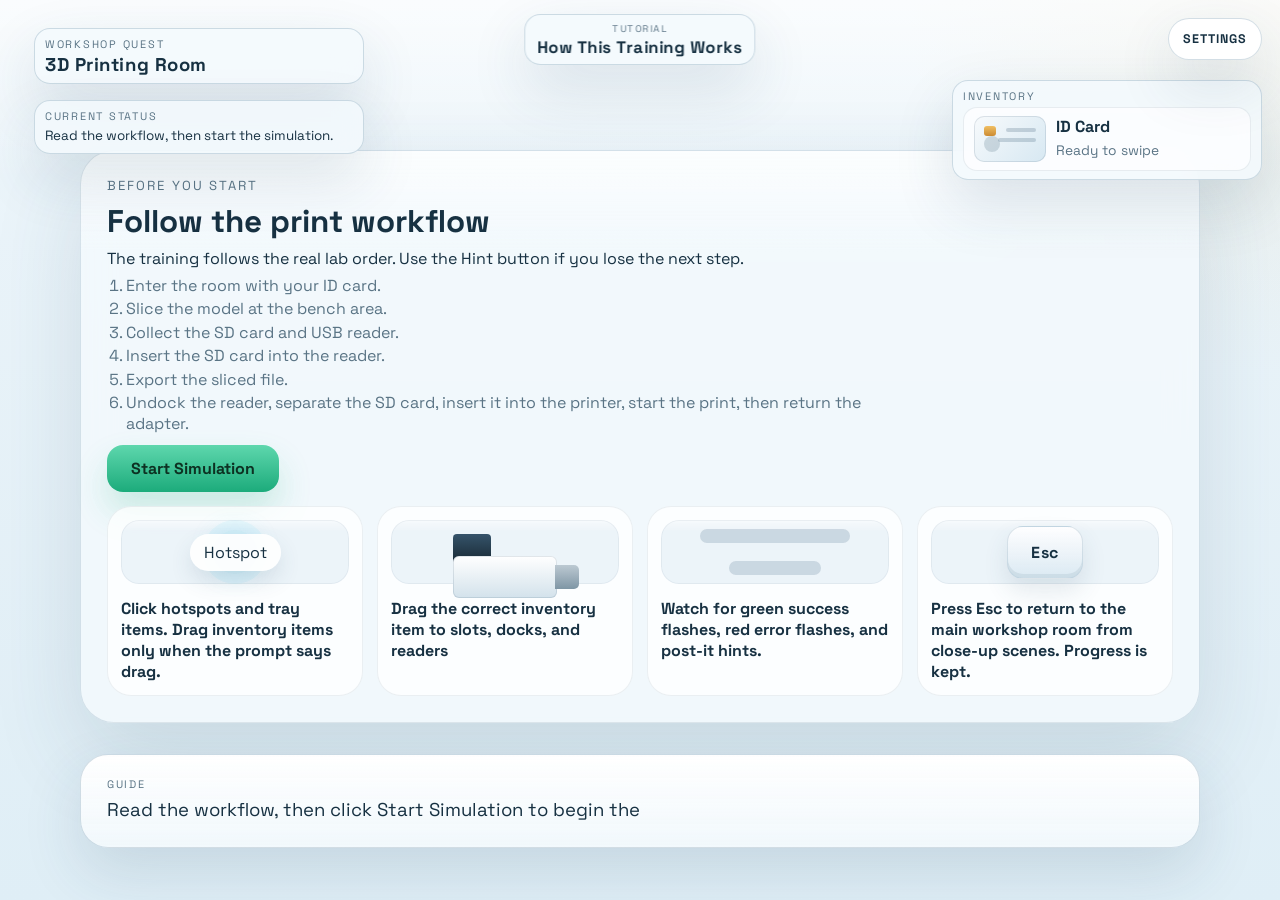
==== level1.html @ 717eb909 "first commit" ====
<!DOCTYPE html>
<html lang="en">
<head>
  <meta charset="UTF-8">
  <meta name="viewport" content="width=device-width, initial-scale=1.0">
  <title>Level 1 Simulation | 3D Printing Workshop Training</title>
  <link rel="preconnect" href="https://fonts.googleapis.com">
  <link rel="preconnect" href="https://fonts.gstatic.com" crossorigin>
  <link href="https://fonts.googleapis.com/css2?family=Space+Grotesk:wght@400;500;700&display=swap" rel="stylesheet">
  <link rel="stylesheet" href="styles.css">
  <link rel="stylesheet" href="accessibility-themes.css">
</head>
<body>
  <main class="game-shell">
    <section class="overlay top-bar" aria-label="Game interface">
      <div class="hud-cluster">
        <div class="title-block">
          <p class="chapter-label">Workshop Quest</p>
          <h1>3D Printing Room</h1>
        </div>

        <div class="objective-panel">
          <p class="objective-label">Current Status</p>
          <p id="objective-text" class="objective-text">
            Read the workflow, then start the simulation.
          </p>
        </div>
      </div>

      <div class="inventory-panel">
        <p class="inventory-label">Inventory</p>
        <div id="inventory" class="inventory" aria-live="polite"></div>
      </div>
    </section>

    <div class="overlay utility-cluster" aria-label="Training utilities">
      <button id="hint-button" class="utility-button hint-button hidden" type="button" aria-label="Show a hint">
        Hint (2)
      </button>
      <button id="settings-button" class="utility-button settings-button" type="button" aria-expanded="false" aria-controls="settings-panel">
        Settings
      </button>
      <button id="help-button" class="utility-button help-button hidden" type="button" aria-label="View instructions">
      Instructions
      </button>

      <button id="return-button" class="utility-button return-button hidden" type="button" aria-label="Return to workshop">
        Return
      <span aria-hidden="true">↩</span>
    </button>

    </div>

    <section id="settings-panel" class="overlay settings-panel hidden" aria-label="Display settings">
      <div class="settings-card">
        <div>
          <p class="settings-kicker">Display</p>
          <h2>Colour Scheme</h2>
        </div>
        <div class="theme-choice-grid" role="group" aria-label="Colour scheme choices">
          <button class="theme-choice" type="button" data-theme-choice="default">Default</button>
          <button class="theme-choice" type="button" data-theme-choice="protanopia">Protanopia</button>
          <button class="theme-choice" type="button" data-theme-choice="deuteranopia">Deuteranopia</button>
          <button class="theme-choice" type="button" data-theme-choice="tritanopia">Tritanopia</button>
          <button class="theme-choice" type="button" data-theme-choice="achromatopsia">Achromatopsia</button>
          <button class="theme-choice" type="button" data-theme-choice="high-contrast">High Contrast</button>
          <button class="theme-choice" type="button" data-theme-choice="night">Night</button>
        </div>
      </div>
    </section>

    <div id="post-it-hint" class="post-it-hint hidden" aria-live="polite"></div>
    <section id="manual-hint-panel" class="manual-hint-panel hidden" aria-label="Detailed hint" aria-live="polite">
      <p class="manual-hint-kicker">Manual Hint</p>
      <h2 id="manual-hint-title">Next Step</h2>
      <p id="manual-hint-text"></p>
    </section>
    <div id="gesture-hint" class="gesture-hint hidden" aria-hidden="true">
      <span class="gesture-trail"></span>
      <span class="gesture-hand"></span>
    </div>

    <section id="scene-tutorial" class="scene active" aria-label="Tutorial introduction">
      <div class="scene-atmosphere"></div>
      <div class="scene-title">
        <p class="scene-kicker">Tutorial</p>
        <h2>How This Training Works</h2>
      </div>

      <div class="tutorial-scene">
        <div class="tutorial-panel">
          <div class="tutorial-copy">
            <p class="tutorial-kicker">Before You Start</p>
            <h3>Follow the print workflow</h3>
            <p>The training follows the real lab order. Use the Hint button if you lose the next step.</p>
            <ol class="mission-sequence">
              <li>Enter the room with your ID card.</li>
              <li>Slice the model at the bench area.</li>
              <li>Collect the SD card and USB reader.</li>
              <li>Insert the SD card into the reader.</li>
              <li>Export the sliced file.</li>
              <li>Undock the reader, separate the SD card, insert it into the printer, start the print, then return the adapter.</li>
            </ol>
            <button id="tutorial-start" class="tutorial-start" type="button">Start Simulation</button>
          </div>

          <div class="tutorial-grid">
            <article class="tutorial-card">
              <div class="tutorial-visual tutorial-hotspot-visual">
                <span class="tutorial-hotspot-ring"></span>
                <span class="tutorial-pill">Hotspot</span>
              </div>
              <strong>Click hotspots and tray items. Drag inventory items only when the prompt says drag.</strong>
            </article>
            <article class="tutorial-card">
              <div class="tutorial-visual tutorial-inventory-visual">
                <span class="combo-adapter-shape"></span>
                <span class="combo-card-shape"></span>
              </div>
              <strong>Drag the correct inventory item to slots, docks, and readers</strong>
            </article>
            <article class="tutorial-card">
              <div class="tutorial-visual tutorial-guide-visual">
                <span class="tutorial-guide-bar"></span>
                <span class="tutorial-guide-bar short"></span>
              </div>
              <strong>Watch for green success flashes, red error flashes, and post-it hints.</strong>
            </article>
            <article class="tutorial-card">
              <div class="tutorial-visual tutorial-esc-visual">
                <span class="tutorial-keycap">Esc</span>
              </div>
              <strong>Press Esc to return to the main workshop room from close-up scenes. Progress is kept.</strong>
            </article>
          </div>
        </div>
      </div>
    </section>

    <section id="scene-door" class="scene" aria-label="Workshop entrance">
      <div class="scene-atmosphere"></div>
      <div class="scene-title">
        <p class="scene-kicker">Scene 1</p>
        <h2>Workshop Entrance</h2>
      </div>

      <div class="door-scene">
        <div class="ceiling-lights">
          <span></span>
          <span></span>
          <span></span>
        </div>

        <div class="entrance-wall">
          <div class="notice-board">
            <span>3D Print Lab</span>
            <span>Authorized Access Only</span>
          </div>

          <div class="workshop-door">
            <div class="door-frame">
              <div class="door-panel">
                <div class="door-window"></div>
                <div class="door-plaque">Training Room</div>
                <div class="door-handle"></div>
                <div id="door-reader" class="door-reader" data-drop-target="door-reader" aria-label="Door card reader">
                  <span class="reader-light"></span>
                  <span>Swipe Card</span>
                </div>
              </div>
            </div>
          </div>

          <div class="entry-floor-glow"></div>
        </div>
      </div>
    </section>

    <section id="scene-room" class="scene" aria-label="3D printing room">
      <div class="scene-atmosphere"></div>
      <div class="scene-title">
        <p class="scene-kicker">Scene 2</p>
        <h2>3D Printing Room</h2>
      </div>

      <div class="room-scene">
        <div class="room-floor"></div>
        <div class="top-printer-bank">
          <span class="bank-printer"></span>
          <span class="bank-printer"></span>
          <span class="bank-printer"></span>
          <span class="bank-printer"></span>
          <span class="bank-printer"></span>
          <span class="bank-printer"></span>
        </div>
        <div class="room-back-strip"></div>
        <div class="room-grid"></div>
        <div class="room-aisle"></div>

        <div class="back-printer-bank">
          <span class="bank-printer"></span>
          <span class="bank-printer"></span>
          <span class="bank-printer"></span>
          <span class="bank-printer"></span>
          <span class="bank-printer"></span>
          <span class="bank-printer"></span>
        </div>

        <div class="bench-column">
          <div class="bench-block bench-one">
            <span class="bench-shelf"></span>
            <span class="bench-wheel wheel-left"></span>
            <span class="bench-wheel wheel-right"></span>
          </div>
          <div class="bench-block bench-two">
            <span class="bench-shelf"></span>
            <span class="bench-wheel wheel-left"></span>
            <span class="bench-wheel wheel-right"></span>
          </div>
        </div>

        <div class="right-zone">
          <div class="side-printer-block side-printer-top">
            <span class="side-printer-face"></span>
          </div>
          <div class="side-tray-block">
            <span class="tray-card"></span>
            <span class="tray-slot"></span>
          </div>
          <div class="side-printer-block side-printer-bottom">
            <span class="side-printer-face"></span>
          </div>
        </div>

        <div class="room-bin"></div>

        <button class="hotspot" data-hotspot="printers" style="top: 36%; left: 42%;">
          <span>3D Printers</span>
        </button>
        <button class="hotspot" data-hotspot="bench" style="top: 60%; left: 22%;">
          <span>Bench Area</span>
        </button>
        <button class="hotspot" data-hotspot="tray" style="top: 55%; left: 83%;">
          <span>SD Card Tray</span>
        </button>
        <button class="hotspot" data-hotspot="bin" style="top: 28%; left: 86%;">
          <span>Waste Bin</span>
        </button>
      </div>
    </section>

    <section id="scene-workstation" class="scene" aria-label="Bambu Lab workstation">
      <div class="scene-atmosphere"></div>
      <div class="scene-title">
        <p class="scene-kicker">Scene 3</p>
        <h2>Bambu Lab Workstation</h2>
      </div>

      <div class="workstation-scene">
        <div class="workstation-rig">
          <div class="computer-stage">
            <div class="monitor-shell">
              <div class="bambu-ui">
                <header class="ui-header">
                  <div class="ui-header-copy">
                    <p class="ui-label">Bambu Lab</p>
                    <h3>Model Preparation</h3>
                  </div>
                  <div class="ui-status">Ready to slice</div>
                </header>

                <div class="ui-main">
                  <div class="model-preview">
                    <div class="preview-grid"></div>
                    <div id="model-inspector" class="model-inspector" role="img" tabindex="0" aria-label="Drag to rotate Asu's Desk Tidy STL model">
                      <canvas id="model-canvas" class="model-canvas" width="720" height="460"></canvas>
                      <span class="model-inspector-label">Smooth STL preview // drag 360 degrees</span>
                      <div class="model-zoom-controls" aria-label="Model zoom controls">
                        <button id="model-zoom-out" class="model-zoom-button" type="button" data-model-zoom="out" aria-label="Zoom model out">-</button>
                        <span id="model-zoom-value" class="model-zoom-value">100%</span>
                        <button id="model-zoom-in" class="model-zoom-button" type="button" data-model-zoom="in" aria-label="Zoom model in">+</button>
                      </div>
                      <span id="support-preview-label" class="support-preview-label hidden">Bambu support toolpath preview</span>
                    </div>
                  </div>

                  <aside class="ui-sidebar">
                    <div class="ui-card">
                      <p class="ui-card-label">Material</p>
                      <strong>PLA</strong>
                    </div>
                    <div class="ui-card">
                      <p class="ui-card-label">Layer Height</p>
                      <strong>0.20 mm</strong>
                    </div>
                    <div class="ui-card">
                      <p class="ui-card-label">Plate</p>
                      <strong>Textured PEI</strong>
                    </div>
                    <div class="ui-card practical-check">
                      <p class="ui-card-label">Print Time</p>
                      <strong>4 hr 35 min</strong>
                    </div>
                    <div class="ui-card practical-check">
                      <p class="ui-card-label">Dimensions</p>
                      <strong>81 x 123 x 117 mm</strong>
                    </div>
                    <div class="ui-card practical-check warning">
                      <p class="ui-card-label">Supports</p>
                      <strong>Overhangs need support</strong>
                    </div>
                  </aside>
                </div>

                <footer class="ui-footer">
                  <p id="workstation-status" class="slice-status">Your laptop is set up on the bench. Slice the model before transferring the file.</p>
                  <button id="workstation-action" class="slice-button" type="button">Slice</button>
                </footer>
              </div>
            </div>

            <div class="laptop-base">
              <div id="bench-dock" class="bench-dock" data-drop-target="bench-dock" aria-label="Laptop base side dock">
                <span id="bench-dock-label">USB Dock</span>
              </div>
              <div id="bench-kit-preview" class="bench-kit-preview hidden" data-drag-item="docked-transfer-kit" aria-label="Docked loaded USB reader">
                <span class="combo-adapter-shape"></span>
                <span class="combo-card-shape"></span>
              </div>
              <span class="keyboard-panel"></span>
              <span class="trackpad-panel"></span>
            </div>
          </div>
          <div class="desk-ledge"></div>
        </div>
      </div>
    </section>

    <section id="scene-tray" class="scene" aria-label="SD card tray close-up">
      <div class="scene-atmosphere"></div>
      <div class="scene-title">
        <p class="scene-kicker">Scene 4</p>
        <h2>Transfer Tray</h2>
      </div>

      <div class="tray-scene">
        <div class="tray-board">
          <div class="tray-items">
            <button id="pickup-sd-card" class="pickup-item pickup-card" type="button">
              <span class="pickup-title">SD Card</span>
              <span class="pickup-subtitle">Click to pick up</span>
            </button>

            <button id="pickup-adapter" class="pickup-item pickup-adapter" type="button">
              <span class="pickup-title">Converter</span>
              <span class="pickup-subtitle">Click to pick up</span>
            </button>
          </div>

          <div id="assembly-zone" class="assembly-zone">
            <div class="assembly-header">
              <p class="assembly-label">Assembly Surface</p>
              <p id="assembly-hint" class="assembly-hint">Click both tray items to pick them up.</p>
            </div>

            <div class="assembly-area">
              <div class="assembly-card-lane">
                <div id="assembly-card" class="assembly-card hidden" data-drag-item="sd-card" aria-label="SD card">
                  <span class="card-contacts"></span>
                  <span class="card-mark">SD</span>
                </div>
              </div>

              <div id="assembly-adapter" class="assembly-adapter hidden" data-drag-item="assembled-transfer-kit" aria-label="Assembled SD card reader">
                <div class="adapter-body">
                  <span class="adapter-usb-plug"></span>
                  <span class="adapter-shell-label">USB Reader</span>
                  <div id="adapter-slot" class="adapter-slot" data-drop-target="adapter-slot">
                    <span>Insert SD card</span>
                  </div>
                  <div id="adapter-card-preview" class="adapter-card-preview hidden" aria-hidden="true">
                    <span class="card-contacts"></span>
                    <span class="card-mark">SD</span>
                  </div>
                </div>
              </div>
            </div>
          </div>

          <div id="tray-return-zone" class="tray-return-zone hidden">
            <div class="assembly-header">
              <p class="assembly-label">Return Tray</p>
              <p id="tray-return-hint" class="assembly-hint">
                Put the USB adapter back where it belongs.
              </p>
            </div>

            <div id="tray-return-slot" class="tray-return-slot" data-drop-target="tray-return-slot">
              <span id="tray-return-label">Return USB Adapter</span>
              <div id="tray-return-preview" class="tray-return-preview hidden" aria-hidden="true">
                <div class="tray-return-reader">
                  <span class="adapter-usb-plug"></span>
                </div>
                <p>The USB adapter is back in the tray.</p>
              </div>
            </div>
          </div>
        </div>
      </div>
    </section>

    <section id="scene-printer" class="scene" aria-label="Bambu X1 close-up">
      <div class="scene-atmosphere"></div>
      <div class="scene-title">
        <p class="scene-kicker">Scene 5</p>
        <h2>Bambu X1 Printer</h2>
      </div>

      <div class="printer-scene">
        <div class="printer-closeup">
          <div class="printer-unit">
            <div class="printer-roof"></div>
            <div class="printer-window"></div>
            <div class="printer-bed"></div>
            <div class="printer-side-column"></div>

            <div class="printer-control-cluster">
              <button id="printer-screen" class="printer-screen" type="button">
                <span class="printer-screen-preview">
                  <span class="printer-screen-model"></span>
                </span>
                <span class="printer-screen-meta">
                  <strong>Sliced Model</strong>
                  <span>PLA / 0.20 mm</span>
                </span>
                <span class="printer-screen-print">Print</span>
              </button>

              <div class="printer-slot-panel">
                <div id="printer-card-slot" class="printer-card-slot" data-drop-target="printer-card-slot">
                  <span id="printer-slot-label">Insert SD card</span>
                  <div id="printer-slot-card" class="printer-slot-card hidden" data-drag-item="printer-sd-card" aria-label="SD card in printer">
                    <span class="card-contacts"></span>
                    <span class="card-mark">SD</span>
                  </div>
                </div>
              </div>
            </div>
          </div>

          <aside class="printer-transfer-panel">
            <div class="transfer-copy">
              <p class="ui-card-label">Transfer Kit</p>
              <p id="printer-transfer-copy" class="transfer-panel-copy">
                Bring the converter to the printer, then load the SD card.
              </p>
            </div>

            <div id="printer-kit-dock" class="printer-kit-dock" data-drop-target="printer-kit-dock">
              <span id="printer-kit-label">Place converter here</span>
            </div>

            <div id="printer-converter-stand" class="printer-converter-stand hidden">
              <div id="printer-loose-card" class="printer-sd-card hidden" data-drag-item="printer-sd-card" aria-label="SD card">
                <span class="card-contacts"></span>
                <span class="card-mark">SD</span>
              </div>

              <div class="printer-converter-body">
                <span class="adapter-usb-plug"></span>
                <span class="adapter-shell-label">USB Reader</span>
                <div id="printer-converter-slot" class="printer-converter-slot" data-drop-target="printer-converter-slot">
                  <span id="printer-converter-label">Reader slot</span>
                </div>
                <div id="printer-converter-card-preview" class="printer-converter-card-preview hidden" aria-hidden="true">
                  <span class="card-contacts"></span>
                  <span class="card-mark">SD</span>
                </div>
              </div>
            </div>
          </aside>
        </div>
      </div>
    </section>

    <section class="overlay dialogue-box" aria-label="Guide dialogue">
      <div id="dialogue-frame" class="dialogue-frame" aria-label="Dialogue box">
        <p id="dialogue-speaker" class="dialogue-speaker">Guide</p>
        <p id="dialogue-text" class="dialogue-text">
          Swipe your ID card over the reader beside the handle to enter the workshop.
        </p>
        <p id="dialogue-prompt" class="dialogue-prompt hidden">Click anywhere to continue</p>
      </div>
    </section>

    <section id="completion-popup" class="completion-popup hidden" aria-label="Tutorial completion">
      <div class="completion-card">
        <p class="completion-kicker">Level 1 Complete</p>
        <h2>Simulation Complete!</h2>
        <p class="completion-message">Print started and the USB adapter has been returned. Level 2 Safety Check is now unlocked.</p>
        <button id="completion-continue" class="completion-button" type="button">Choose Next Level</button>
      </div>
    </section>

    <div id="drag-ghost" class="drag-ghost hidden" aria-hidden="true"></div>
  </main>

  <script src="assets/models/asu-desk-tidy-mesh.js"></script>
  <script src="assets/models/asu-desk-tidy-support-preview.js"></script>
  <script src="script.js"></script>
</body>
</html>
---- styles.css ----
:root {
  --bg: #dfeef6;
  --bg-deep: #9fc3d8;
  --steel: #7e96a8;
  --steel-deep: #506473;
  --wall: #eef6fb;
  --floor: #bfd4e2;
  --panel: rgba(243, 249, 253, 0.84);
  --panel-strong: rgba(255, 255, 255, 0.92);
  --border: rgba(74, 116, 145, 0.24);
  --text: #173142;
  --muted: #5a7485;
  --gold: #f0bf63;
  --gold-deep: #bc8340;
  --cyan: #43c9ea;
  --cyan-soft: rgba(67, 201, 234, 0.18);
  --green: #50d39e;
  --shadow: 0 24px 60px rgba(32, 73, 100, 0.14);
  --sd-card-start: #35536a;
  --sd-card-end: #182832;
  --reader-body-w: 188px;
  --reader-body-h: 68px;
  --reader-plug-w: 34px;
  --reader-plug-h: 34px;
  --reader-plug-top: 17px;
  --reader-card-w: 42px;
  --reader-card-h: 36px;
  --reader-card-left: 36px;
  --reader-card-top: 8px;
  --reader-body-top: 34px;
  --success: #228f67;
  --success-soft: rgba(34, 143, 103, 0.16);
  --error: #c84c4c;
  --error-soft: rgba(200, 76, 76, 0.16);
  --warning: #d09a33;
  --warning-soft: rgba(208, 154, 51, 0.18);
}

[data-theme="colourblind"],
[data-theme="deuteranopia"] {
  --bg: #e7eef5;
  --bg-deep: #9bb7ca;
  --wall: #f6fbff;
  --floor: #c7d9e5;
  --panel: rgba(248, 252, 255, 0.9);
  --panel-strong: rgba(255, 255, 255, 0.96);
  --border: rgba(28, 82, 125, 0.32);
  --text: #102b3f;
  --muted: #415d72;
  --gold: #e5a000;
  --gold-deep: #936400;
  --cyan: #0072b2;
  --cyan-soft: rgba(0, 114, 178, 0.18);
  --green: #009e73;
  --success: #009e73;
  --success-soft: rgba(0, 158, 115, 0.18);
  --error: #d55e00;
  --error-soft: rgba(213, 94, 0, 0.18);
  --warning: #cc79a7;
  --warning-soft: rgba(204, 121, 167, 0.18);
}

[data-theme="protanopia"] {
  --bg: #e8f1f6;
  --bg-deep: #9cbdd0;
  --steel: #74899a;
  --steel-deep: #405867;
  --wall: #f7fbfd;
  --floor: #cbdce6;
  --panel: rgba(248, 252, 254, 0.92);
  --panel-strong: rgba(255, 255, 255, 0.97);
  --border: rgba(20, 73, 110, 0.36);
  --text: #102f43;
  --muted: #405f73;
  --gold: #e6ab02;
  --gold-deep: #8f6800;
  --cyan: #0072b2;
  --cyan-soft: rgba(0, 114, 178, 0.2);
  --green: #56b4e9;
  --success: #0072b2;
  --success-soft: rgba(0, 114, 178, 0.18);
  --error: #d55e00;
  --error-soft: rgba(213, 94, 0, 0.2);
  --warning: #cc79a7;
  --warning-soft: rgba(204, 121, 167, 0.2);
  --sd-card-start: #1f4e79;
  --sd-card-end: #122f46;
}

[data-theme="tritanopia"] {
  --bg: #f2ece8;
  --bg-deep: #c9b6aa;
  --steel: #8b7f88;
  --steel-deep: #514852;
  --wall: #fff8f3;
  --floor: #e3d4cb;
  --panel: rgba(255, 249, 245, 0.92);
  --panel-strong: rgba(255, 253, 250, 0.97);
  --border: rgba(100, 62, 87, 0.36);
  --text: #2e2333;
  --muted: #6b5367;
  --gold: #c95f23;
  --gold-deep: #8d3f16;
  --cyan: #7f4f9b;
  --cyan-soft: rgba(127, 79, 155, 0.2);
  --green: #00856f;
  --success: #00856f;
  --success-soft: rgba(0, 133, 111, 0.18);
  --error: #b44578;
  --error-soft: rgba(180, 69, 120, 0.2);
  --warning: #9a6324;
  --warning-soft: rgba(154, 99, 36, 0.2);
  --sd-card-start: #4d3b5f;
  --sd-card-end: #241a30;
}

[data-theme="achromatopsia"] {
  --bg: #eceff1;
  --bg-deep: #aeb8bf;
  --steel: #7b858d;
  --steel-deep: #3d464d;
  --wall: #fafafa;
  --floor: #d6dce0;
  --panel: rgba(249, 250, 251, 0.94);
  --panel-strong: rgba(255, 255, 255, 0.98);
  --border: rgba(38, 45, 51, 0.42);
  --text: #111820;
  --muted: #4c565e;
  --gold: #d4d4d4;
  --gold-deep: #777777;
  --cyan: #4f5c66;
  --cyan-soft: rgba(79, 92, 102, 0.18);
  --green: #6f7a82;
  --success: #2f3a42;
  --success-soft: rgba(47, 58, 66, 0.14);
  --error: #111820;
  --error-soft: rgba(17, 24, 32, 0.18);
  --warning: #686868;
  --warning-soft: rgba(104, 104, 104, 0.18);
  --sd-card-start: #4b555d;
  --sd-card-end: #1c2328;
}

[data-theme="high-contrast"] {
  --bg: #ffffff;
  --bg-deep: #ffffff;
  --steel: #000000;
  --steel-deep: #000000;
  --wall: #ffffff;
  --floor: #ffffff;
  --panel: #ffffff;
  --panel-strong: #ffffff;
  --border: #000000;
  --text: #000000;
  --muted: #000000;
  --gold: #ffff00;
  --gold-deep: #000000;
  --cyan: #00ffff;
  --cyan-soft: #ffffff;
  --green: #00ff00;
  --success: #008000;
  --success-soft: #ffffff;
  --error: #ff0000;
  --error-soft: #ffffff;
  --warning: #ffff00;
  --warning-soft: #ffffff;
  --shadow: none;
  --sd-card-start: #000000;
  --sd-card-end: #000000;
}

[data-theme="night"] {
  color-scheme: dark;
  --bg: #1f252c;
  --bg-deep: #14191f;
  --steel: #7d8792;
  --steel-deep: #2d353e;
  --wall: #242b33;
  --floor: #1a2027;
  --panel: rgba(38, 45, 54, 0.9);
  --panel-strong: rgba(48, 56, 66, 0.96);
  --border: rgba(202, 213, 224, 0.22);
  --text: #f2f6f8;
  --muted: #bac6d1;
  --gold: #e5b95d;
  --gold-deep: #a7772c;
  --cyan: #67c2e9;
  --cyan-soft: rgba(103, 194, 233, 0.18);
  --green: #6fd5a6;
  --success: #74d59d;
  --success-soft: rgba(116, 213, 157, 0.18);
  --error: #ff7b7b;
  --error-soft: rgba(255, 123, 123, 0.16);
  --warning: #f3c56d;
  --warning-soft: rgba(243, 197, 109, 0.18);
  --shadow: 0 24px 60px rgba(0, 0, 0, 0.36);
  --sd-card-start: #566777;
  --sd-card-end: #111820;
}

* {
  box-sizing: border-box;
}

html,
body {
  margin: 0;
  min-height: 100%;
}

body {
  overflow: hidden;
  font-family: "Space Grotesk", sans-serif;
  color: var(--text);
  background:
    radial-gradient(circle at top left, rgba(255, 255, 255, 0.8), transparent 28%),
    radial-gradient(circle at bottom right, rgba(67, 201, 234, 0.12), transparent 24%),
    linear-gradient(180deg, var(--wall) 0%, var(--bg) 100%);
}

button,
input,
textarea,
select {
  font: inherit;
}

.game-shell {
  position: relative;
  min-height: 100vh;
  overflow: hidden;
}

.scene {
  position: absolute;
  inset: 0;
  opacity: 0;
  visibility: hidden;
  pointer-events: none;
  transform: scale(1.015);
  transition:
    opacity 420ms ease,
    transform 420ms ease,
    visibility 420ms step-end;
}

.scene.active {
  opacity: 1;
  visibility: visible;
  pointer-events: auto;
  transform: scale(1);
  transition:
    opacity 420ms ease,
    transform 420ms ease,
    visibility 0ms step-start;
}

.overlay {
  position: absolute;
  left: 0;
  right: 0;
  z-index: 10;
}

.top-bar {
  top: 0;
  display: flex;
  justify-content: space-between;
  align-items: flex-start;
  gap: 14px;
  padding: 28px 18px 12px 34px;
  pointer-events: none;
}

.hud-cluster {
  display: grid;
  gap: 16px;
  width: min(330px, 28vw);
  align-content: start;
}

.title-block,
.objective-panel,
.inventory-panel,
.dialogue-frame,
.scene-title {
  border: 1px solid var(--border);
  background: var(--panel);
  box-shadow: var(--shadow);
  backdrop-filter: blur(14px);
}

.title-block,
.objective-panel,
.inventory-panel {
  padding: 8px 10px;
  border-radius: 16px;
}

.chapter-label,
.objective-label,
.inventory-label,
.scene-kicker,
.dialogue-speaker,
.ui-label,
.ui-card-label,
.assembly-label {
  margin: 0 0 4px;
  font-family: "Space Grotesk", sans-serif;
  font-size: 0.68rem;
  letter-spacing: 0.16em;
  text-transform: uppercase;
  color: var(--muted);
}

.title-block h1,
.scene-title h2,
.objective-text,
.dialogue-text,
.ui-header h3 {
  margin: 0;
}

.title-block h1,
.scene-title h2,
.ui-header h3 {
  font-family: "Space Grotesk", sans-serif;
  letter-spacing: 0.03em;
}

.title-block h1 {
  font-size: clamp(1.05rem, 1.45vw, 1.38rem);
  line-height: 1.08;
  overflow-wrap: anywhere;
}

.objective-text {
  font-size: clamp(0.82rem, 1.05vw, 0.98rem);
}

.objective-text,
.dialogue-text,
.inventory-copy p,
.slice-status,
.assembly-hint {
  line-height: 1.6;
}

.objective-text {
  line-height: 1.35;
}

.dialogue-text {
  font-size: clamp(1.12rem, 1.45vw, 1.34rem);
}

.inventory-panel {
  min-width: min(310px, 30vw);
  margin-top: 52px;
  pointer-events: auto;
}

.inventory {
  display: grid;
  gap: 8px;
}

.inventory-item {
  display: flex;
  align-items: center;
  gap: 10px;
  padding: 8px 10px;
  border-radius: 14px;
  background: rgba(255, 255, 255, 0.64);
  border: 1px solid rgba(80, 116, 139, 0.12);
}

.inventory-item.reward {
  background: rgba(80, 211, 158, 0.12);
  border-color: rgba(80, 211, 158, 0.24);
}

.inventory-item.used {
  opacity: 0.84;
}

.inventory-token {
  position: relative;
  flex: 0 0 auto;
  border: 0;
  background: transparent;
  padding: 0;
  cursor: grab;
}

.inventory-token.drag-origin,
.assembly-card.drag-origin,
.printer-sd-card.drag-origin,
.printer-slot-card.drag-origin {
  opacity: 0.32;
}

.inventory-id {
  width: 72px;
  height: 46px;
  border-radius: 10px;
  background: linear-gradient(135deg, #f7fafc 0%, #d7e8f2 100%);
  box-shadow: inset 0 0 0 1px rgba(76, 102, 124, 0.16);
}

.token-chip,
.token-avatar,
.token-line {
  position: absolute;
  display: block;
}

.token-chip {
  left: 10px;
  top: 10px;
  width: 12px;
  height: 10px;
  border-radius: 3px;
  background: linear-gradient(180deg, #f0bf63 0%, #cc8b32 100%);
}

.token-avatar {
  left: 10px;
  bottom: 10px;
  width: 16px;
  height: 16px;
  border-radius: 50%;
  background: rgba(60, 93, 115, 0.2);
}

.token-line {
  right: 10px;
  height: 4px;
  border-radius: 999px;
  background: rgba(49, 84, 108, 0.22);
}

.token-line-short {
  top: 12px;
  width: 30px;
}

.token-line:not(.token-line-short) {
  top: 22px;
  width: 38px;
}

.inventory-copy strong {
  display: block;
  margin-bottom: 2px;
}

.inventory-copy p {
  margin: 0;
  color: var(--muted);
  font-size: 0.86rem;
}

.inventory-action {
  margin-top: 8px;
  padding: 7px 12px;
  border: 0;
  border-radius: 999px;
  background: linear-gradient(180deg, #f0bf63 0%, #cf8f38 100%);
  color: #2d2112;
  font-size: 0.76rem;
  font-weight: 800;
  letter-spacing: 0.06em;
  text-transform: uppercase;
  cursor: pointer;
  box-shadow: 0 10px 18px rgba(188, 131, 64, 0.16);
}

.inventory-combo {
  width: 118px;
  height: 68px;
}

.inventory-sd-card {
  width: 50px;
  height: 58px;
  border-radius: 8px 8px 5px 5px;
  background:
    linear-gradient(180deg, rgba(255, 255, 255, 0.08), transparent 12%),
    linear-gradient(180deg, var(--sd-card-start) 0%, var(--sd-card-end) 100%);
  box-shadow: 0 14px 24px rgba(24, 40, 50, 0.16);
}

.inventory-sd-card .card-contacts {
  left: 8px;
  right: 8px;
  bottom: 8px;
  height: 7px;
}

.inventory-sd-card .card-mark {
  left: 8px;
  top: 8px;
  font-size: 0.62rem;
}

.inventory-sd-card.state-loaded::after,
.combo-card-shape.state-loaded::after,
.adapter-card-preview.state-loaded::after,
.printer-slot-card.state-loaded::after,
.drag-sd-card.state-loaded::after {
  content: "";
  position: absolute;
  right: 7px;
  top: 7px;
  width: 12px;
  height: 8px;
  border-left: 3px solid var(--success);
  border-bottom: 3px solid var(--success);
  transform: rotate(-45deg);
  z-index: 6;
}

.inventory-sd-card.state-empty::after,
.combo-card-shape.state-empty::after,
.adapter-card-preview.state-empty::after,
.printer-slot-card.state-empty::after,
.drag-sd-card.state-empty::after {
  content: "BLANK";
  position: absolute;
  left: 8px;
  right: 8px;
  top: 24px;
  padding: 2px 0;
  border-radius: 999px;
  background: rgba(255, 255, 255, 0.16);
  color: rgba(255, 255, 255, 0.78);
  font-size: 0.45rem;
  font-weight: 900;
  letter-spacing: 0.08em;
  text-align: center;
  z-index: 6;
}

.inventory-adapter-only {
  width: 118px;
  height: 68px;
}

.combo-card-shape,
.combo-adapter-shape {
  position: absolute;
  display: block;
}

.combo-card-shape {
  left: 28px;
  top: 6px;
  width: 32px;
  height: 24px;
  border-radius: 4px 4px 2px 2px;
  background: linear-gradient(180deg, var(--sd-card-start) 0%, var(--sd-card-end) 100%);
  z-index: 1;
}

.combo-card-shape.state-loaded {
  box-shadow:
    0 0 0 2px var(--success-soft),
    0 8px 14px rgba(24, 40, 50, 0.16);
}

.combo-adapter-shape {
  left: 16px;
  top: 27px;
  width: 78px;
  height: 32px;
  border-radius: 6px;
  background: linear-gradient(180deg, #ffffff 0%, #d3e2eb 100%);
  box-shadow: inset 0 0 0 1px rgba(72, 101, 124, 0.16);
  z-index: 2;
}

.combo-adapter-shape::after {
  content: "";
  position: absolute;
  right: -18px;
  top: 6px;
  width: 20px;
  height: 20px;
  border-radius: 0 5px 5px 0;
  background: linear-gradient(180deg, #bcc9d2 0%, #7f96a5 100%);
}

.scene-title {
  position: absolute;
  top: 14px;
  left: 50%;
  z-index: 4;
  padding: 8px 12px;
  border-radius: 16px;
  transform: translateX(-50%);
  text-align: center;
}

.scene-title h2 {
  font-size: clamp(1rem, 1.3vw, 1.22rem);
  line-height: 1.05;
}

.scene-kicker {
  font-size: 0.6rem;
}

.dialogue-box {
  bottom: 52px;
  padding: 0 22px;
  pointer-events: none;
}

.dialogue-frame {
  max-width: 1120px;
  margin: 0 auto;
  padding: 22px 26px;
  border-radius: 28px;
  pointer-events: auto;
  background:
    linear-gradient(180deg, rgba(255, 255, 255, 0.94), rgba(241, 248, 252, 0.84)),
    var(--panel);
}

.dialogue-frame.can-continue {
  cursor: pointer;
}

.dialogue-prompt {
  margin: 18px 0 0;
  display: inline-flex;
  align-items: center;
  gap: 10px;
  padding: 10px 14px;
  border-radius: 999px;
  background: rgba(240, 191, 99, 0.16);
  color: #7d5a28;
  font-size: 0.98rem;
  font-weight: 700;
  letter-spacing: 0.08em;
  text-transform: uppercase;
  animation: continuePulse 1.5s ease-in-out infinite;
}

.dialogue-prompt::before {
  content: "";
  width: 10px;
  height: 10px;
  border-radius: 50%;
  background: var(--gold);
  box-shadow: 0 0 16px rgba(240, 191, 99, 0.55);
}

.help-button {
  position: fixed;
  right: 28px;
  bottom: 24px;
  z-index: 18;
  padding: 13px 18px;
  border: 1px solid rgba(74, 116, 145, 0.24);
  border-radius: 999px;
  background:
    linear-gradient(180deg, rgba(255, 255, 255, 0.94), rgba(232, 243, 249, 0.88)),
    var(--panel);
  color: var(--text);
  font-weight: 800;
  letter-spacing: 0.06em;
  text-transform: uppercase;
  cursor: pointer;
  box-shadow: 0 18px 40px rgba(32, 73, 100, 0.14);
  backdrop-filter: blur(14px);
}

.help-button:hover {
  transform: translateY(-1px);
  box-shadow: 0 22px 46px rgba(32, 73, 100, 0.18);
}

.return-button {
  position: fixed;
  right: 28px;
  bottom: 86px;
  z-index: 18;
  width: 58px;
  height: 58px;
  border: 1px solid rgba(74, 116, 145, 0.24);
  border-radius: 999px;
  background:
    linear-gradient(180deg, rgba(255, 255, 255, 0.96), rgba(236, 246, 252, 0.92)),
    var(--panel);
  color: var(--text);
  font-size: 2rem;
  font-weight: 800;
  line-height: 1;
  display: grid;
  place-items: center;
  cursor: pointer;
  box-shadow: 0 18px 40px rgba(32, 73, 100, 0.14);
  backdrop-filter: blur(14px);
}

.return-button:hover {
  transform: translateY(-1px);
  box-shadow: 0 22px 46px rgba(32, 73, 100, 0.18);
}

.utility-cluster {
  position: fixed;
  left: auto;
  right: 18px;
  top: 18px;
  z-index: 26;
  display: flex;
  flex-wrap: wrap;
  justify-content: flex-end;
  gap: 8px;
  width: min(440px, calc(100vw - 36px));
  pointer-events: auto;
}

.utility-button,
.utility-cluster .help-button,
.utility-cluster .return-button {
  position: static;
  width: auto;
  height: auto;
  min-height: 42px;
  padding: 10px 14px;
  border: 1px solid var(--border);
  border-radius: 999px;
  display: inline-grid;
  place-items: center;
  background:
    linear-gradient(180deg, rgba(255, 255, 255, 0.18), transparent 38%),
    var(--panel-strong);
  color: var(--text);
  font-size: 0.78rem;
  font-weight: 800;
  line-height: 1;
  letter-spacing: 0.08em;
  text-transform: uppercase;
  cursor: pointer;
  box-shadow: var(--shadow);
  backdrop-filter: blur(14px);
}

.utility-button:hover:not(:disabled),
.utility-cluster .help-button:hover,
.utility-cluster .return-button:hover {
  transform: translateY(-1px);
  box-shadow: 0 22px 46px rgba(32, 73, 100, 0.2);
}

.utility-button:disabled {
  cursor: not-allowed;
  opacity: 0.55;
  transform: none;
  box-shadow: none;
}

.utility-cluster .return-button span {
  display: none;
}

.hint-button {
  background:
    linear-gradient(180deg, rgba(255, 255, 255, 0.24), transparent 38%),
    var(--warning-soft);
}

.settings-panel {
  position: fixed;
  left: auto;
  right: 18px;
  top: 72px;
  z-index: 25;
  width: min(360px, calc(100vw - 36px));
  pointer-events: auto;
}

.settings-card {
  padding: 18px;
  border: 1px solid var(--border);
  border-radius: 24px;
  background: var(--panel-strong);
  box-shadow: var(--shadow);
  backdrop-filter: blur(16px);
}

.settings-kicker {
  margin: 0 0 4px;
  color: var(--muted);
  font-size: 0.68rem;
  font-weight: 800;
  letter-spacing: 0.16em;
  text-transform: uppercase;
}

.settings-card h2 {
  margin: 0 0 14px;
  font-size: 1.12rem;
}

.theme-choice-grid {
  display: grid;
  grid-template-columns: 1fr 1fr;
  gap: 8px;
}

.theme-choice {
  min-height: 48px;
  border: 1px solid var(--border);
  border-radius: 14px;
  background: rgba(255, 255, 255, 0.36);
  color: var(--text);
  font-weight: 800;
  cursor: pointer;
}

.theme-choice.active {
  border-color: var(--cyan);
  background: var(--cyan-soft);
  box-shadow: inset 0 0 0 2px rgba(255, 255, 255, 0.24);
}

.post-it-hint {
  position: fixed;
  right: 18px;
  top: 126px;
  z-index: 24;
  width: min(300px, calc(100vw - 36px));
  padding: 16px 18px;
  border: 2px solid rgba(90, 70, 24, 0.18);
  border-radius: 18px 18px 18px 4px;
  background:
    linear-gradient(180deg, rgba(255, 255, 255, 0.22), transparent 36%),
    var(--warning-soft);
  color: var(--text);
  font-weight: 800;
  line-height: 1.45;
  box-shadow: 0 18px 34px rgba(45, 38, 20, 0.16);
  animation: postItPop 260ms ease;
  pointer-events: none;
}

.manual-hint-panel {
  position: fixed;
  right: 18px;
  top: 124px;
  z-index: 27;
  width: min(430px, calc(100vw - 36px));
  padding: 20px 22px;
  border: 2px solid rgba(0, 0, 0, 0.2);
  border-radius: 24px;
  background:
    linear-gradient(180deg, rgba(255, 255, 255, 0.92), rgba(255, 255, 255, 0.82)),
    var(--panel-strong);
  color: #0b1f2d;
  box-shadow:
    0 26px 60px rgba(14, 35, 49, 0.24),
    inset 0 0 0 1px rgba(255, 255, 255, 0.6);
  backdrop-filter: blur(18px);
}

.manual-hint-kicker {
  margin: 0 0 6px;
  color: #28536b;
  font-size: 0.72rem;
  font-weight: 900;
  letter-spacing: 0.16em;
  text-transform: uppercase;
}

.manual-hint-panel h2 {
  margin: 0 0 10px;
  font-size: clamp(1.2rem, 2vw, 1.55rem);
}

.manual-hint-panel p:last-child {
  margin: 0;
  color: #173142;
  font-size: 1rem;
  font-weight: 700;
  line-height: 1.55;
}

.gesture-hint {
  position: fixed;
  inset: 0;
  z-index: 23;
  pointer-events: none;
}

.gesture-trail {
  position: fixed;
  left: var(--hint-start-x);
  top: var(--hint-start-y);
  width: var(--hint-distance);
  height: 4px;
  border-radius: 999px;
  transform: rotate(var(--hint-angle));
  transform-origin: 0 50%;
  background: repeating-linear-gradient(90deg, var(--cyan) 0 12px, transparent 12px 20px);
  opacity: 0.8;
}

.gesture-hand {
  position: fixed;
  left: 0;
  top: 0;
  width: 38px;
  height: 38px;
  border-radius: 999px 999px 999px 8px;
  background: var(--panel-strong);
  border: 2px solid var(--text);
  box-shadow: 0 12px 24px rgba(0, 0, 0, 0.18);
  animation: handMove 1.7s ease-in-out infinite;
}

.gesture-hand::after {
  content: "";
  position: absolute;
  left: 11px;
  top: 11px;
  width: 14px;
  height: 14px;
  border-radius: 999px;
  background: var(--cyan);
}

.hint-halo,
.is-next-target {
  outline: 4px solid var(--cyan);
  outline-offset: 8px;
  box-shadow:
    0 0 0 8px var(--cyan-soft),
    0 0 34px rgba(67, 201, 234, 0.42) !important;
  animation: hintPulse 1.1s ease-in-out infinite;
}

.success-pop {
  animation: successPop 560ms ease;
}

.error-pop {
  animation: errorPop 560ms ease;
}

.drop-ready,
.state-loaded {
  --state-accent: var(--success);
}

.drop-invalid,
.state-empty {
  --state-accent: var(--warning);
}

.completion-popup {
  position: fixed;
  inset: 0;
  z-index: 30;
  display: grid;
  place-items: center;
  padding: 28px;
  background:
    radial-gradient(circle at 50% 35%, rgba(240, 191, 99, 0.26), transparent 26%),
    radial-gradient(circle at 42% 42%, rgba(80, 211, 158, 0.22), transparent 24%),
    rgba(14, 35, 49, 0.38);
  backdrop-filter: blur(10px);
}

.completion-card {
  position: relative;
  width: min(560px, 100%);
  padding: 34px;
  border-radius: 34px;
  border: 1px solid rgba(240, 191, 99, 0.42);
  text-align: center;
  background:
    linear-gradient(180deg, rgba(255, 255, 255, 0.96), rgba(236, 248, 244, 0.9)),
    var(--panel-strong);
  box-shadow:
    0 34px 90px rgba(29, 72, 86, 0.22),
    0 0 0 10px rgba(240, 191, 99, 0.1);
  animation: completionPop 520ms cubic-bezier(0.2, 1.2, 0.25, 1);
  overflow: hidden;
}

.completion-card::before,
.completion-card::after {
  content: "";
  position: absolute;
  border-radius: 999px;
  pointer-events: none;
}

.completion-card::before {
  inset: -42px auto auto -30px;
  width: 150px;
  height: 150px;
  background: rgba(240, 191, 99, 0.18);
}

.completion-card::after {
  right: -28px;
  bottom: -36px;
  width: 170px;
  height: 170px;
  background: rgba(80, 211, 158, 0.18);
}

.completion-kicker {
  margin: 0 0 8px;
  color: #9a6c24;
  font-size: 0.78rem;
  font-weight: 800;
  letter-spacing: 0.18em;
  text-transform: uppercase;
}

.completion-card h2,
.completion-card p {
  position: relative;
  z-index: 1;
}

.completion-card h2 {
  margin: 0 0 12px;
  font-size: clamp(2.2rem, 5vw, 4rem);
  line-height: 1;
}

.completion-card p:not(.completion-kicker) {
  margin: 0 auto 24px;
  max-width: 390px;
  color: var(--muted);
  font-size: 1.12rem;
  line-height: 1.55;
}

.completion-button {
  position: relative;
  z-index: 1;
  padding: 14px 24px;
  border: 0;
  border-radius: 999px;
  background: linear-gradient(180deg, #f0bf63 0%, #cf8f38 100%);
  color: #2b1d0a;
  font-weight: 900;
  letter-spacing: 0.08em;
  text-transform: uppercase;
  cursor: pointer;
  box-shadow: 0 18px 34px rgba(188, 131, 64, 0.24);
}

@keyframes continuePulse {
  0%,
  100% {
    transform: translateY(0);
    box-shadow: 0 0 0 0 rgba(240, 191, 99, 0.14);
  }
  50% {
    transform: translateY(-2px);
    box-shadow: 0 8px 20px rgba(240, 191, 99, 0.16);
  }
}

@keyframes completionPop {
  from {
    opacity: 0;
    transform: translateY(18px) scale(0.94);
  }
  to {
    opacity: 1;
    transform: translateY(0) scale(1);
  }
}

@keyframes postItPop {
  from {
    opacity: 0;
    transform: translateY(-8px) rotate(-1deg);
  }
  to {
    opacity: 1;
    transform: translateY(0) rotate(0);
  }
}

@keyframes handMove {
  0%,
  18% {
    transform: translate(var(--hint-start-x), var(--hint-start-y)) scale(0.92);
  }
  70%,
  100% {
    transform: translate(var(--hint-end-x), var(--hint-end-y)) scale(1);
  }
}

@keyframes hintPulse {
  0%,
  100% {
    outline-offset: 6px;
  }
  50% {
    outline-offset: 12px;
  }
}

@keyframes successPop {
  0% {
    box-shadow: 0 0 0 0 var(--success-soft);
  }
  50% {
    box-shadow: 0 0 0 12px var(--success-soft);
    filter: saturate(1.18);
  }
  100% {
    box-shadow: 0 0 0 0 transparent;
  }
}

@keyframes errorPop {
  0%,
  100% {
    transform: translateX(0);
    box-shadow: 0 0 0 0 transparent;
  }
  22% {
    transform: translateX(-5px);
    box-shadow: 0 0 0 10px var(--error-soft);
  }
  44% {
    transform: translateX(5px);
  }
  66% {
    transform: translateX(-3px);
  }
}

.tutorial-scene {
  position: relative;
  width: 100vw;
  height: 100vh;
  display: grid;
  place-items: center;
  padding: 150px 28px 190px;
  background:
    linear-gradient(180deg, rgba(255, 255, 255, 0.72), transparent 20%),
    radial-gradient(circle at top right, rgba(240, 191, 99, 0.12), transparent 24%),
    linear-gradient(180deg, var(--wall) 0%, var(--bg) 100%);
}

.tutorial-panel {
  width: min(1120px, 100%);
  padding: 26px;
  border-radius: 34px;
  border: 1px solid rgba(74, 116, 145, 0.18);
  background:
    linear-gradient(180deg, rgba(255, 255, 255, 0.7), transparent 18%),
    var(--panel);
  box-shadow: 0 34px 90px rgba(40, 77, 101, 0.14);
  backdrop-filter: blur(16px);
}

.mission-sequence {
  margin: 0;
  padding-left: 1.2rem;
  display: grid;
  gap: 3px;
  color: var(--muted);
  line-height: 1.28;
}

.tutorial-copy {
  max-width: 760px;
  display: grid;
  gap: 7px;
  margin-bottom: 14px;
}

.tutorial-kicker {
  margin: 0;
  font-family: "Space Grotesk", sans-serif;
  font-size: 0.82rem;
  letter-spacing: 0.16em;
  text-transform: uppercase;
  color: var(--muted);
}

.tutorial-copy h3,
.tutorial-copy p {
  margin: 0;
}

.tutorial-copy h3 {
  font-family: "Space Grotesk", sans-serif;
  font-size: clamp(1.6rem, 2.45vw, 2.24rem);
  white-space: nowrap;
}

.tutorial-grid {
  display: grid;
  grid-template-columns: repeat(4, minmax(0, 1fr));
  gap: 14px;
  margin-bottom: 0;
}

.tutorial-card {
  padding: 14px;
  border-radius: 24px;
  background: rgba(255, 255, 255, 0.76);
  box-shadow: inset 0 0 0 1px rgba(76, 108, 131, 0.1);
  display: grid;
  gap: 14px;
  align-content: start;
}

.tutorial-card strong {
  display: block;
  margin: 0;
}

.tutorial-visual {
  min-height: 64px;
  border-radius: 18px;
  display: grid;
  place-items: center;
  background:
    linear-gradient(180deg, rgba(255, 255, 255, 0.54), transparent 18%),
    rgba(236, 244, 249, 0.92);
  box-shadow: inset 0 0 0 1px rgba(76, 108, 131, 0.08);
}

.tutorial-hotspot-visual {
  position: relative;
}

.tutorial-hotspot-ring {
  width: 44px;
  height: 44px;
  border-radius: 50%;
  background: rgba(67, 201, 234, 0.18);
  box-shadow:
    0 0 0 10px rgba(67, 201, 234, 0.08),
    0 0 26px rgba(67, 201, 234, 0.18);
}

.tutorial-pill {
  position: absolute;
  padding: 8px 14px;
  border-radius: 999px;
  background: rgba(255, 255, 255, 0.92);
  box-shadow: 0 10px 22px rgba(49, 84, 108, 0.12);
}

.tutorial-inventory-visual {
  position: relative;
}

.tutorial-inventory-visual .combo-adapter-shape {
  position: absolute;
  left: 50%;
  top: 36px;
  width: 104px;
  height: 42px;
  transform: translateX(-50%);
}

.tutorial-inventory-visual .combo-adapter-shape::after {
  right: -22px;
  top: 9px;
  width: 24px;
  height: 24px;
}

.tutorial-inventory-visual .combo-card-shape {
  position: absolute;
  left: 50%;
  top: 14px;
  width: 38px;
  height: 30px;
  transform: translateX(-52px);
}

.tutorial-guide-bar {
  display: block;
  width: 150px;
  height: 14px;
  border-radius: 999px;
  background: rgba(82, 116, 140, 0.22);
}

.tutorial-guide-bar.short {
  width: 92px;
}

.tutorial-esc-visual {
  position: relative;
}

.tutorial-keycap {
  min-width: 76px;
  padding: 15px 20px;
  border-radius: 16px;
  border: 1px solid rgba(74, 116, 145, 0.18);
  background:
    linear-gradient(180deg, rgba(255, 255, 255, 0.94), rgba(217, 232, 241, 0.9)),
    #edf5fa;
  color: var(--text);
  font-weight: 800;
  letter-spacing: 0.04em;
  text-align: center;
  box-shadow:
    0 12px 24px rgba(49, 84, 108, 0.12),
    inset 0 -4px 0 rgba(94, 121, 140, 0.12);
}

.tutorial-start {
  justify-self: start;
  margin-top: 4px;
  padding: 13px 24px;
  border: 0;
  border-radius: 16px;
  background: linear-gradient(180deg, #5ed7ad 0%, #1cab7b 100%);
  color: #0d3122;
  font-weight: 700;
  cursor: pointer;
  box-shadow: 0 18px 34px rgba(24, 174, 120, 0.2);
}

.tutorial-start:disabled {
  cursor: not-allowed;
  color: var(--muted);
  background: linear-gradient(180deg, #d5e0e8 0%, #afbdc8 100%);
  box-shadow: none;
}

.level-select {
  display: grid;
  grid-template-columns: repeat(2, minmax(0, 1fr));
  gap: 14px;
  margin-top: 8px;
}

.level-card {
  display: grid;
  gap: 8px;
  align-content: start;
  padding: 16px;
  border: 1px solid rgba(74, 116, 145, 0.16);
  border-radius: 22px;
  background: rgba(255, 255, 255, 0.72);
  box-shadow: inset 0 0 0 1px rgba(76, 108, 131, 0.08);
}

.level-card h4,
.level-card p {
  margin: 0;
}

.level-card h4 {
  font-size: 1.25rem;
}

.level-kicker,
.level-lock-copy,
.level-select-status {
  margin: 0;
  color: var(--muted);
  font-size: 0.76rem;
  font-weight: 800;
  letter-spacing: 0.12em;
  text-transform: uppercase;
}

.level-card-locked {
  opacity: 0.76;
}

.level-card-complete {
  border-color: var(--success);
  background: var(--success-soft);
}

.level-start-secondary {
  background: linear-gradient(180deg, #f7d27f 0%, #d79a43 100%);
  color: #3a260d;
}

.level-select-status {
  min-height: 1.2em;
  letter-spacing: 0.06em;
}

.selector-scene {
  width: 100vw;
  height: 100vh;
  display: grid;
  place-items: center;
  padding: 150px 28px 110px;
  background:
    linear-gradient(180deg, rgba(255, 255, 255, 0.72), transparent 20%),
    radial-gradient(circle at top right, rgba(240, 191, 99, 0.12), transparent 24%),
    linear-gradient(180deg, var(--wall) 0%, var(--bg) 100%);
}

.selector-panel {
  width: min(1040px, 100%);
  padding: clamp(24px, 4vw, 42px);
  border-radius: 34px;
  border: 1px solid rgba(74, 116, 145, 0.18);
  background:
    linear-gradient(180deg, rgba(255, 255, 255, 0.7), transparent 18%),
    var(--panel);
  box-shadow: 0 34px 90px rgba(40, 77, 101, 0.14);
  backdrop-filter: blur(16px);
}

.selector-copy {
  max-width: 760px;
  display: grid;
  gap: 10px;
  margin-bottom: 22px;
}

.selector-copy h3,
.selector-copy p {
  margin: 0;
}

.selector-copy h3 {
  font-size: clamp(1.8rem, 3.4vw, 3rem);
  line-height: 1.04;
}

.landing-level-grid {
  gap: 18px;
}

.landing-level-card {
  min-height: 310px;
  padding: clamp(18px, 2.5vw, 28px);
}

.landing-level-card h4 {
  font-size: clamp(1.6rem, 2.4vw, 2.4rem);
}

.landing-level-card p:not(.level-kicker) {
  color: var(--muted);
  line-height: 1.45;
}

.safety-scene {
  width: 100vw;
  height: 100vh;
  display: grid;
  place-items: center;
  padding: 138px 28px 120px;
  background:
    linear-gradient(180deg, rgba(255, 255, 255, 0.62), transparent 24%),
    linear-gradient(180deg, var(--wall) 0%, var(--bg) 100%);
}

.safety-panel {
  width: min(980px, calc(100% - 28px));
  padding: clamp(20px, 3vw, 34px);
  border: 1px solid var(--border);
  border-radius: 34px;
  background:
    linear-gradient(180deg, rgba(255, 255, 255, 0.72), transparent 20%),
    var(--panel);
  box-shadow: var(--shadow);
  backdrop-filter: blur(16px);
}

.safety-header {
  display: flex;
  justify-content: space-between;
  gap: 18px;
  align-items: flex-start;
  margin-bottom: 20px;
}

.safety-header h3,
.safety-header p {
  margin: 0;
}

.safety-header h3 {
  font-size: clamp(2rem, 4vw, 3.7rem);
  line-height: 1;
}

.safety-kicker {
  margin-bottom: 8px;
  color: var(--muted);
  font-size: 0.82rem;
  font-weight: 900;
  letter-spacing: 0.16em;
  text-transform: uppercase;
}

.safety-progress {
  flex: 0 0 auto;
  padding: 10px 14px;
  border-radius: 999px;
  background: var(--cyan-soft);
  color: var(--text);
  font-size: 0.78rem;
  font-weight: 900;
  letter-spacing: 0.1em;
  text-transform: uppercase;
}

.safety-question-card {
  display: grid;
  gap: 14px;
}

.safety-question-card h4 {
  margin: 0;
  font-size: clamp(1.35rem, 2.4vw, 2.15rem);
  line-height: 1.18;
}

.safety-question-meta {
  margin: 0;
  color: var(--muted);
  font-size: 0.8rem;
  font-weight: 900;
  letter-spacing: 0.14em;
  text-transform: uppercase;
}

.safety-options {
  display: grid;
  grid-template-columns: repeat(2, minmax(0, 1fr));
  gap: 12px;
}

.safety-choice {
  min-height: 82px;
  padding: 14px 16px;
  border: 1px solid rgba(74, 116, 145, 0.2);
  border-radius: 18px;
  background: rgba(255, 255, 255, 0.78);
  color: var(--text);
  text-align: left;
  font-weight: 700;
  cursor: pointer;
  box-shadow: inset 0 0 0 1px rgba(76, 108, 131, 0.08);
}

.safety-choice:hover:not(:disabled),
.safety-choice[aria-pressed="true"] {
  border-color: var(--cyan);
  background: var(--cyan-soft);
}

.safety-choice:disabled {
  cursor: default;
}

.safety-choice.correct {
  border-color: var(--success);
  background: var(--success-soft);
}

.safety-choice.incorrect {
  border-color: var(--error);
  background: var(--error-soft);
}

.safety-actions {
  display: flex;
  flex-wrap: wrap;
  gap: 12px;
  align-items: center;
}

.safety-submit,
.safety-continue,
.safety-return {
  padding: 12px 18px;
  border: 0;
  border-radius: 999px;
  background: linear-gradient(180deg, #55d6a4 0%, #18ae78 100%);
  color: #0d3122;
  font-weight: 900;
  letter-spacing: 0.08em;
  text-transform: uppercase;
  cursor: pointer;
}

.safety-submit:disabled {
  cursor: not-allowed;
  color: var(--muted);
  background: linear-gradient(180deg, #d5e0e8 0%, #afbdc8 100%);
}

.safety-feedback {
  display: grid;
  gap: 8px;
  padding: 16px;
  border-radius: 20px;
  border: 1px solid var(--border);
  background: rgba(255, 255, 255, 0.78);
}

.safety-feedback strong,
.safety-feedback p {
  margin: 0;
}

.safety-feedback.correct {
  border-color: var(--success);
  background: var(--success-soft);
}

.safety-feedback.incorrect {
  border-color: var(--error);
  background: var(--error-soft);
}

.safety-complete-card {
  display: grid;
  gap: 14px;
  padding: 22px;
  border-radius: 24px;
  background: var(--success-soft);
  border: 1px solid var(--success);
}

.safety-complete-card h4,
.safety-complete-card p {
  margin: 0;
}

.scene-atmosphere {
  position: absolute;
  inset: -8%;
  pointer-events: none;
  background:
    radial-gradient(circle at 18% 18%, rgba(255, 255, 255, 0.6), transparent 18%),
    radial-gradient(circle at 82% 32%, rgba(67, 201, 234, 0.14), transparent 18%),
    radial-gradient(circle at 50% 80%, rgba(240, 191, 99, 0.12), transparent 22%);
  filter: blur(32px);
  opacity: 0.72;
}

.door-scene,
.room-scene,
.workstation-scene,
.tray-scene {
  position: relative;
  width: 100vw;
  height: 100vh;
  overflow: hidden;
}

.door-scene {
  background:
    linear-gradient(180deg, rgba(255, 255, 255, 0.65), transparent 22%),
    linear-gradient(180deg, #f8fcff 0%, #dbeaf2 56%, #c7d9e4 100%);
}

.ceiling-lights {
  position: absolute;
  top: 42px;
  left: 50%;
  transform: translateX(-50%);
  display: flex;
  gap: 40px;
}

.ceiling-lights span,
.light-panels span {
  display: block;
  border-radius: 999px;
  background: linear-gradient(180deg, rgba(255, 255, 255, 0.96), rgba(218, 233, 241, 0.82));
  box-shadow: 0 0 28px rgba(255, 255, 255, 0.6);
}

.ceiling-lights span {
  width: 160px;
  height: 18px;
}

.entrance-wall {
  position: absolute;
  inset: 0;
  display: grid;
  place-items: center;
}

.notice-board {
  position: absolute;
  top: 238px;
  left: max(32px, calc(50% - 620px));
  display: grid;
  gap: 6px;
  padding: 18px 22px;
  border-radius: 16px;
  background: rgba(255, 255, 255, 0.8);
  border: 1px solid rgba(74, 116, 145, 0.12);
  color: var(--muted);
  box-shadow: var(--shadow);
}

.notice-board span:first-child {
  color: var(--text);
  font-weight: 700;
}

.workshop-door {
  position: relative;
  transform: translateY(10px);
}

.door-frame {
  width: min(420px, 42vw);
  min-width: 300px;
  height: min(650px, 72vh);
  padding: 18px;
  border-radius: 34px;
  background: linear-gradient(180deg, #9cb5c6 0%, #6b8393 100%);
  box-shadow: 0 30px 90px rgba(50, 84, 108, 0.18);
}

.door-panel {
  position: relative;
  width: 100%;
  height: 100%;
  border-radius: 26px;
  background:
    linear-gradient(180deg, rgba(255, 255, 255, 0.18), transparent 22%),
    linear-gradient(180deg, #eff6fb 0%, #d5e4ed 48%, #bfd2df 100%);
  overflow: hidden;
}

.door-window {
  position: absolute;
  top: 76px;
  left: 50%;
  transform: translateX(-50%);
  width: 58%;
  height: 24%;
  border-radius: 18px;
  background:
    linear-gradient(180deg, rgba(67, 201, 234, 0.18), rgba(67, 201, 234, 0.04)),
    linear-gradient(180deg, #f9fdff 0%, #d6eaf5 100%);
  border: 1px solid rgba(74, 116, 145, 0.18);
}

.door-plaque {
  position: absolute;
  top: 40px;
  left: 50%;
  transform: translateX(-50%);
  padding: 8px 14px;
  border-radius: 999px;
  background: rgba(255, 255, 255, 0.88);
  font-size: 0.84rem;
  color: var(--muted);
}

.door-handle {
  position: absolute;
  right: 44px;
  top: 52%;
  width: 18px;
  height: 120px;
  border-radius: 999px;
  background: linear-gradient(180deg, #f7d391 0%, #cc8e39 100%);
  box-shadow: 0 10px 20px rgba(188, 131, 64, 0.18);
}

.door-reader {
  position: absolute;
  right: 72px;
  top: 47%;
  width: 136px;
  height: 136px;
  border-radius: 26px;
  display: grid;
  place-items: center;
  gap: 8px;
  align-content: center;
  background:
    linear-gradient(180deg, rgba(67, 201, 234, 0.16), rgba(255, 255, 255, 0.82)),
    var(--panel-strong);
  border: 2px solid rgba(67, 201, 234, 0.28);
  box-shadow: 0 0 0 1px rgba(67, 201, 234, 0.08), 0 0 30px rgba(67, 201, 234, 0.18);
  text-align: center;
  color: var(--muted);
}

.reader-light {
  width: 22px;
  height: 22px;
  border-radius: 50%;
  background: var(--cyan);
  box-shadow: 0 0 20px rgba(67, 201, 234, 0.5);
}

.door-reader.drop-ready {
  border-color: rgba(80, 211, 158, 0.44);
  box-shadow: 0 0 0 1px rgba(80, 211, 158, 0.18), 0 0 30px rgba(80, 211, 158, 0.28);
}

.door-reader.unlocked {
  border-color: rgba(80, 211, 158, 0.44);
  box-shadow: 0 0 0 1px rgba(80, 211, 158, 0.12), 0 0 34px rgba(80, 211, 158, 0.28);
}

.entry-floor-glow {
  position: absolute;
  left: 50%;
  bottom: 110px;
  transform: translateX(-50%);
  width: 620px;
  height: 140px;
  border-radius: 50%;
  background: radial-gradient(circle, rgba(255, 255, 255, 0.45), transparent 68%);
}

.room-scene {
  background:
    linear-gradient(180deg, rgba(255, 255, 255, 0.72), transparent 22%),
    linear-gradient(180deg, #f8fbfd 0%, #ebf0f4 26%, #dde5eb 26%, #d6dde3 100%);
}

.room-floor {
  position: absolute;
  inset: 294px 0 0;
  background:
    linear-gradient(180deg, rgba(255, 255, 255, 0.16), transparent 24%),
    linear-gradient(180deg, #e8edf1 0%, #d5dde3 100%);
}

.room-back-strip {
  position: absolute;
  left: 0;
  right: 0;
  top: 252px;
  height: 52px;
  background: linear-gradient(180deg, #c58f53 0%, #a87341 100%);
}

.room-grid {
  position: absolute;
  inset: 0;
  background:
    repeating-linear-gradient(90deg, transparent 0 12%, rgba(84, 104, 118, 0.04) 12% 12.1%),
    repeating-linear-gradient(180deg, transparent 0 14%, rgba(84, 104, 118, 0.04) 14% 14.1%);
  opacity: 0.9;
}

.room-aisle {
  position: absolute;
  left: 57%;
  top: 304px;
  bottom: 118px;
  width: 14%;
  border-radius: 22px;
  background:
    linear-gradient(180deg, rgba(255, 255, 255, 0.16), transparent 18%),
    linear-gradient(180deg, #edf2f5 0%, #dbe2e7 100%);
  box-shadow: inset 0 0 0 1px rgba(96, 115, 128, 0.06);
}

.top-printer-bank,
.back-printer-bank {
  position: absolute;
  border-radius: 24px;
  display: grid;
  grid-template-columns: repeat(6, minmax(0, 1fr));
  background:
    linear-gradient(180deg, rgba(255, 255, 255, 0.28), transparent 16%),
    linear-gradient(180deg, #f5f6f3 0%, #e2e5e2 100%);
  box-shadow: 0 20px 40px rgba(77, 97, 111, 0.12);
}

.top-printer-bank {
  left: 8%;
  right: 30%;
  top: 96px;
  min-height: 146px;
  padding: 16px;
  gap: 14px;
  opacity: 0.94;
  z-index: 1;
}

.top-printer-bank .bank-printer {
  min-height: 114px;
  border-radius: 14px;
}

.back-printer-bank {
  left: 7%;
  right: 29%;
  top: 332px;
  min-height: 162px;
  padding: 18px;
  gap: 14px;
}

.bank-printer {
  position: relative;
  display: block;
  min-height: 126px;
  border-radius: 18px;
  background: linear-gradient(180deg, #61686d 0%, #31373b 100%);
}

.bank-printer::before {
  content: "";
  position: absolute;
  inset: 12px;
  border-radius: 12px;
  background:
    linear-gradient(180deg, rgba(255, 255, 255, 0.05), transparent 16%),
    linear-gradient(180deg, #1c2128 0%, #0d1015 100%);
}

.bank-printer::after {
  content: "";
  position: absolute;
  left: 14px;
  top: 10px;
  width: 22px;
  height: 6px;
  border-radius: 999px;
  background: rgba(255, 255, 255, 0.18);
}

.bench-column {
  position: absolute;
  left: 7%;
  top: 520px;
  width: 46%;
}

.bench-block {
  position: absolute;
  left: 0;
  width: 92%;
  height: 176px;
  border-radius: 20px;
  border: 8px solid #fbfcfa;
  background:
    linear-gradient(180deg, rgba(255, 255, 255, 0.48), transparent 18%),
    linear-gradient(180deg, #f3f5f4 0%, #e3e7e6 100%);
  box-shadow: 0 24px 42px rgba(83, 102, 114, 0.12);
}

.bench-one {
  top: 0;
}

.bench-two {
  top: 230px;
}

.bench-block::before {
  content: "";
  position: absolute;
  left: -8px;
  right: -8px;
  top: -8px;
  height: 22px;
  border-radius: 16px 16px 0 0;
  background: linear-gradient(180deg, #fcfdfb 0%, #eef1ef 100%);
}

.bench-shelf {
  position: absolute;
  left: 36px;
  right: 36px;
  bottom: 44px;
  height: 56px;
  border-radius: 10px;
  background: rgba(212, 219, 223, 0.8);
  box-shadow: inset 0 0 0 1px rgba(92, 110, 122, 0.1);
}

.bench-wheel {
  position: absolute;
  bottom: -18px;
  width: 36px;
  height: 36px;
  border-radius: 50%;
  background: radial-gradient(circle at 40% 40%, #a0a9ae 0%, #666f75 68%, #4f575d 100%);
  box-shadow: inset 0 0 0 6px #d7dde0;
}

.wheel-left {
  left: 34px;
}

.wheel-right {
  right: 34px;
}

.right-zone {
  position: absolute;
  right: 7%;
  top: 356px;
  width: 19%;
  display: grid;
  gap: 18px;
}

.side-printer-block,
.side-tray-block {
  border-radius: 22px;
  border: 8px solid #fafcf9;
  background:
    linear-gradient(180deg, rgba(255, 255, 255, 0.42), transparent 16%),
    linear-gradient(180deg, #f4f6f4 0%, #e3e6e4 100%);
  box-shadow: 0 22px 40px rgba(80, 100, 112, 0.12);
}

.side-printer-block {
  position: relative;
  min-height: 150px;
}

.side-printer-face {
  position: absolute;
  left: 24px;
  right: 24px;
  top: 18px;
  bottom: 18px;
  border-radius: 16px;
  background: linear-gradient(180deg, #596166 0%, #2b3237 100%);
}

.side-printer-face::before {
  content: "";
  position: absolute;
  inset: 14px;
  border-radius: 12px;
  background: linear-gradient(180deg, #1b2128 0%, #0d1115 100%);
}

.side-tray-block {
  position: relative;
  min-height: 110px;
  display: grid;
  place-items: center;
}

.tray-card {
  position: absolute;
  left: 24px;
  top: 26px;
  width: 54px;
  height: 54px;
  border-radius: 14px;
  background: linear-gradient(180deg, #c44d43 0%, #8e312a 100%);
}

.tray-slot {
  width: 64%;
  height: 18px;
  border-radius: 999px;
  background: linear-gradient(180deg, #f4f7f8 0%, #d7dfe4 100%);
  box-shadow: 0 8px 16px rgba(96, 116, 128, 0.14);
}

.room-bin {
  position: absolute;
  right: 8%;
  top: 278px;
  width: 86px;
  height: 86px;
  border-radius: 50%;
  background:
    radial-gradient(circle at 35% 35%, rgba(255, 255, 255, 0.16), transparent 20%),
    linear-gradient(180deg, #d9dde0 0%, #aab2b8 100%);
  box-shadow: 0 18px 28px rgba(88, 102, 112, 0.14);
}

.hotspot {
  position: absolute;
  transform: translate(-50%, -50%);
  display: inline-flex;
  align-items: center;
  gap: 10px;
  padding: 14px 18px;
  border: 0;
  border-radius: 999px;
  color: var(--text);
  background: rgba(246, 251, 255, 0.82);
  box-shadow:
    0 0 0 1px rgba(67, 201, 234, 0.12),
    0 0 0 10px rgba(67, 201, 234, 0.08),
    0 0 34px rgba(67, 201, 234, 0.2);
  cursor: pointer;
  transition:
    transform 180ms ease,
    box-shadow 180ms ease,
    opacity 180ms ease;
}

.hotspot::before {
  content: "";
  width: 12px;
  height: 12px;
  border-radius: 50%;
  background: var(--cyan);
  box-shadow: 0 0 18px rgba(67, 201, 234, 0.5);
}

.hotspot:hover {
  transform: translate(-50%, -50%) scale(1.03);
}

.hotspot-objective {
  background: rgba(255, 249, 236, 0.9);
  box-shadow:
    0 0 0 1px rgba(240, 191, 99, 0.22),
    0 0 0 12px rgba(240, 191, 99, 0.08),
    0 0 38px rgba(240, 191, 99, 0.3);
  animation: objectivePulse 1.8s ease-in-out infinite;
}

.hotspot-objective::before {
  background: var(--gold);
  box-shadow: 0 0 18px rgba(240, 191, 99, 0.6);
}

.hotspot-muted {
  opacity: 0.82;
}

@keyframes objectivePulse {
  0%,
  100% {
    box-shadow:
      0 0 0 1px rgba(240, 191, 99, 0.22),
      0 0 0 10px rgba(240, 191, 99, 0.08),
      0 0 32px rgba(240, 191, 99, 0.22);
  }
  50% {
    box-shadow:
      0 0 0 1px rgba(240, 191, 99, 0.28),
      0 0 0 15px rgba(240, 191, 99, 0.1),
      0 0 42px rgba(240, 191, 99, 0.3);
  }
}

.workstation-scene {
  display: flex;
  align-items: flex-end;
  justify-content: center;
  padding: 182px 28px 36px;
  background:
    linear-gradient(180deg, rgba(255, 255, 255, 0.56), transparent 22%),
    linear-gradient(180deg, #eef7fc 0%, #d6e7f1 100%);
}

.workstation-rig {
  width: min(1240px, 100%);
  display: flex;
  flex-direction: column;
  align-items: center;
}

.computer-stage {
  position: relative;
  z-index: 2;
  width: min(940px, calc(100vw - 170px));
  display: flex;
  flex-direction: column;
  align-items: center;
}

.desk-ledge {
  position: relative;
  z-index: 1;
  width: min(1320px, calc(100vw - 24px));
  height: 126px;
  margin-top: -10px;
  border-radius: 40px 40px 0 0;
  background:
    linear-gradient(180deg, rgba(255, 255, 255, 0.22), transparent 14%),
    linear-gradient(180deg, #c48f57 0%, #986537 100%);
  box-shadow: 0 18px 44px rgba(104, 70, 37, 0.18);
}

.monitor-shell {
  position: relative;
  width: 100%;
  max-width: none;
  height: min(68vh, 650px);
  padding: 20px;
  border-radius: 30px 30px 18px 18px;
  background: linear-gradient(180deg, #b8cddb 0%, #88a1b5 100%);
  box-shadow: 0 34px 90px rgba(50, 83, 105, 0.18);
}

.bambu-ui {
  height: 100%;
  min-height: 0;
  padding: 22px 24px 20px;
  border-radius: 26px;
  display: grid;
  grid-template-rows: auto minmax(0, 1fr) auto;
  gap: 16px;
  background:
    radial-gradient(circle at top left, rgba(67, 201, 234, 0.12), transparent 28%),
    linear-gradient(180deg, #fbfdff 0%, #e3eef5 100%);
}

.ui-header,
.ui-footer {
  display: flex;
  justify-content: space-between;
  align-items: flex-start;
  gap: 20px;
}

.ui-header {
  flex-wrap: wrap;
}

.ui-header-copy {
  min-width: 0;
}

.ui-status {
  padding: 10px 14px;
  border-radius: 999px;
  background: rgba(80, 211, 158, 0.14);
  color: #1f6b52;
  font-weight: 700;
  white-space: nowrap;
}

.ui-main {
  display: grid;
  grid-template-columns: minmax(0, 1.42fr) minmax(240px, 0.9fr);
  gap: 22px;
  min-height: 0;
}

.model-preview,
.ui-card {
  border-radius: 24px;
  background: rgba(255, 255, 255, 0.86);
  box-shadow: inset 0 0 0 1px rgba(79, 114, 138, 0.1);
}

.model-preview {
  position: relative;
  min-height: 280px;
  overflow: hidden;
  perspective: 820px;
  perspective-origin: 50% 42%;
}

.preview-grid {
  position: absolute;
  inset: 0;
  background:
    linear-gradient(rgba(116, 151, 175, 0.12) 1px, transparent 1px),
    linear-gradient(90deg, rgba(116, 151, 175, 0.12) 1px, transparent 1px);
  background-size: 34px 34px;
}

.model-inspector {
  --model-rotate-x: -18deg;
  --model-rotate-y: 24deg;
  position: absolute;
  inset: 14px;
  border: 0;
  border-radius: 20px;
  display: block;
  background:
    radial-gradient(circle at 50% 58%, rgba(80, 211, 158, 0.12), transparent 28%),
    transparent;
  cursor: grab;
  touch-action: none;
  user-select: none;
  overflow: hidden;
}

.model-inspector.is-inspecting {
  cursor: grabbing;
}

.model-canvas {
  width: 100%;
  height: 100%;
  display: block;
}

.model-inspector-label {
  position: absolute;
  left: 18px;
  top: 14px;
  padding: 7px 11px;
  border-radius: 999px;
  background: rgba(255, 255, 255, 0.8);
  color: var(--muted);
  font-size: 0.7rem;
  font-weight: 900;
  letter-spacing: 0.1em;
  text-transform: uppercase;
  box-shadow: 0 10px 20px rgba(40, 77, 101, 0.12);
}

.model-zoom-controls {
  position: absolute;
  right: 18px;
  top: 14px;
  display: inline-flex;
  align-items: center;
  gap: 6px;
  padding: 6px;
  border-radius: 999px;
  background: rgba(255, 255, 255, 0.82);
  box-shadow: 0 10px 20px rgba(40, 77, 101, 0.12);
}

.model-zoom-button {
  width: 30px;
  height: 30px;
  border: 0;
  border-radius: 999px;
  background: var(--panel-strong);
  color: var(--text);
  font-size: 1rem;
  font-weight: 900;
  line-height: 1;
  cursor: pointer;
  transition: transform 160ms ease, background 160ms ease, opacity 160ms ease;
}

.model-zoom-button:hover:not(:disabled) {
  transform: translateY(-1px);
  background: var(--accent);
}

.model-zoom-button:disabled {
  cursor: not-allowed;
  opacity: 0.42;
}

.model-zoom-value {
  min-width: 45px;
  color: var(--muted);
  font-size: 0.68rem;
  font-weight: 900;
  letter-spacing: 0.08em;
  text-align: center;
}

.support-preview-label {
  position: absolute;
  right: 18px;
  bottom: 14px;
  padding: 7px 11px;
  border-radius: 999px;
  background: rgba(142, 170, 210, 0.24);
  color: #38516f;
  font-size: 0.7rem;
  font-weight: 900;
  letter-spacing: 0.1em;
  text-transform: uppercase;
  box-shadow: 0 10px 20px rgba(40, 77, 101, 0.12);
}

.ui-sidebar {
  display: grid;
  gap: 10px;
  grid-template-rows: repeat(6, minmax(0, 1fr));
}

.ui-card {
  padding: 14px 16px;
  display: flex;
  flex-direction: column;
  justify-content: center;
}

.ui-card strong {
  font-size: 1rem;
  line-height: 1.16;
}

.ui-card.practical-check {
  background: var(--cyan-soft);
}

.ui-card.practical-check.warning {
  background: var(--warning-soft);
}

.slice-status {
  margin: 0;
  max-width: 600px;
  font-size: 1rem;
}

.slice-button {
  padding: 16px 30px;
  border: 0;
  border-radius: 16px;
  background: linear-gradient(180deg, #55d6a4 0%, #18ae78 100%);
  color: #0d3122;
  font-weight: 700;
  cursor: pointer;
  box-shadow: 0 14px 28px rgba(24, 174, 120, 0.2);
}

.slice-button:disabled {
  cursor: default;
  opacity: 1;
  color: #516471;
  background: linear-gradient(180deg, #d0d9df 0%, #aab8c2 100%);
  box-shadow: inset 0 0 0 1px rgba(89, 112, 128, 0.12);
}

.bench-dock,
.tray-return-slot,
.printer-kit-dock,
.printer-card-slot,
.printer-converter-slot {
  border: 3px dashed rgba(48, 77, 97, 0.34);
  background: rgba(225, 239, 247, 0.72);
  transition: border-color 180ms ease, box-shadow 180ms ease, background 180ms ease;
}

.bench-dock {
  position: absolute;
  left: -118px;
  top: calc(50% - 14px);
  width: 118px;
  min-height: 58px;
  transform: translateY(-50%);
  border-radius: 18px;
  display: grid;
  place-items: center;
  text-align: center;
  color: var(--muted);
  font-size: 0.8rem;
  padding: 8px 14px;
  overflow: visible;
  opacity: 0;
  pointer-events: none;
}

.bench-dock::before {
  content: "";
  position: absolute;
  right: 8px;
  top: 50%;
  width: 14px;
  height: 32px;
  border-radius: 999px;
  background:
    linear-gradient(90deg, rgba(118, 142, 160, 0.12), rgba(255, 255, 255, 0.24)),
    linear-gradient(180deg, #dce8ef 0%, #a9bdca 100%);
  box-shadow:
    inset 0 0 0 1px rgba(72, 101, 124, 0.18),
    inset 3px 0 5px rgba(72, 101, 124, 0.12);
  transform: translateY(-50%);
  opacity: 0;
  pointer-events: none;
  z-index: 1;
}

.bench-dock.active {
  opacity: 1;
  pointer-events: auto;
}

.bench-dock.active::before {
  opacity: 1;
}

.bench-dock.occupied {
  border-color: transparent;
  background: transparent;
}

.bench-dock.occupied::before {
  opacity: 0;
}

.bench-dock.occupied #bench-dock-label {
  opacity: 0;
}

#bench-dock-label {
  position: absolute;
  right: 36px;
  top: 50%;
  width: 86px;
  transform: translateY(-50%);
  text-align: right;
  font-weight: 700;
}

.bench-kit-preview {
  position: absolute;
  left: -134px;
  top: calc(50% - 28px);
  width: 134px;
  height: 72px;
  transform: translateY(-50%);
  border-radius: 0;
  background: transparent;
  box-shadow: none;
  cursor: grab;
  z-index: 4;
}

.bench-kit-preview.drag-origin {
  opacity: 0.32;
}

.bench-kit-preview .combo-card-shape {
  left: 50px;
  top: 8px;
  width: 20px;
  height: 16px;
}

.bench-kit-preview.adapter-only .combo-card-shape {
  display: none;
}

.bench-kit-preview .combo-adapter-shape {
  left: 38px;
  top: 26px;
  width: 96px;
  height: 38px;
}

.bench-kit-preview .combo-adapter-shape::after {
  display: none;
}

.bench-kit-preview .combo-adapter-shape::before {
  display: none;
}

.laptop-base {
  position: relative;
  z-index: 2;
  width: 100%;
  height: 72px;
  margin-top: -2px;
  border-radius: 0 0 34px 34px;
  background:
    linear-gradient(180deg, rgba(255, 255, 255, 0.22), transparent 18%),
    linear-gradient(180deg, #cedae3 0%, #a4b6c4 100%);
  box-shadow: 0 22px 44px rgba(57, 86, 106, 0.16);
}

.keyboard-panel {
  position: absolute;
  inset: 12px 86px 16px 58px;
  border-radius: 16px;
  background:
    repeating-linear-gradient(
      0deg,
      rgba(118, 142, 160, 0.28) 0 8px,
      rgba(118, 142, 160, 0.16) 8px 16px
    ),
    rgba(220, 229, 236, 0.9);
}

.trackpad-panel {
  position: absolute;
  left: 50%;
  bottom: 12px;
  width: 160px;
  height: 18px;
  transform: translateX(-50%);
  border-radius: 999px;
  background: rgba(155, 176, 191, 0.48);
}

.bench-dock.drop-ready,
.tray-return-slot.drop-ready,
.printer-kit-dock.drop-ready,
.printer-card-slot.drop-ready,
.printer-converter-slot.drop-ready {
  border-color: var(--success);
  background: var(--success-soft);
  box-shadow: 0 0 0 4px var(--success-soft);
}

.door-reader.drop-invalid,
.bench-dock.drop-invalid,
.adapter-slot.drop-invalid,
.tray-return-slot.drop-invalid,
.printer-kit-dock.drop-invalid,
.printer-card-slot.drop-invalid,
.printer-converter-slot.drop-invalid {
  border-color: var(--error);
  background:
    repeating-linear-gradient(45deg, var(--error-soft) 0 8px, transparent 8px 16px),
    var(--panel);
  box-shadow: 0 0 0 4px var(--error-soft);
}

.tray-scene {
  display: grid;
  place-items: center;
  background:
    linear-gradient(180deg, rgba(255, 255, 255, 0.6), transparent 24%),
    linear-gradient(180deg, #f4fbff 0%, #d7e8f1 100%);
}

.tray-board {
  width: min(1180px, calc(100% - 64px));
  min-height: 620px;
  padding: 32px;
  border-radius: 34px;
  display: grid;
  grid-template-columns: 0.94fr 1.2fr;
  gap: 28px;
  background:
    linear-gradient(180deg, rgba(255, 255, 255, 0.36), transparent 22%),
    linear-gradient(180deg, #d3a172 0%, #b57d4b 100%);
  box-shadow: 0 32px 84px rgba(93, 63, 36, 0.18);
}

.tray-items,
.assembly-zone {
  border-radius: 28px;
  background: rgba(250, 253, 255, 0.72);
  box-shadow: inset 0 0 0 1px rgba(76, 108, 131, 0.1);
}

.tray-items {
  padding: 24px;
  display: grid;
  align-content: center;
  gap: 20px;
}

.pickup-item {
  position: relative;
  min-height: 180px;
  padding: 22px;
  border: 0;
  border-radius: 24px;
  text-align: left;
  color: var(--text);
  background:
    linear-gradient(180deg, rgba(255, 255, 255, 0.4), transparent 22%),
    linear-gradient(180deg, #eef6fb 0%, #d6e6ef 100%);
  box-shadow: 0 18px 38px rgba(56, 86, 108, 0.12);
  cursor: pointer;
}

.pickup-item::before {
  content: "";
  position: absolute;
  right: 22px;
  bottom: 22px;
}

.pickup-item::after {
  content: "";
  position: absolute;
  right: 22px;
  bottom: 22px;
}

.pickup-card::before {
  width: 84px;
  height: 98px;
  border-radius: 10px 10px 7px 7px;
  background: linear-gradient(180deg, #35536a 0%, #182832 100%);
}

.pickup-adapter::before {
  right: 56px;
  width: var(--reader-body-w);
  height: var(--reader-body-h);
  border-radius: 12px;
  background:
    linear-gradient(180deg, #ffffff 0%, #d3e2eb 100%);
  box-shadow: 0 18px 34px rgba(56, 85, 106, 0.12);
  z-index: 2;
}

.pickup-adapter::after {
  width: var(--reader-plug-w);
  height: var(--reader-plug-h);
  bottom: 39px;
  border-radius: 0 7px 7px 0;
  background: linear-gradient(180deg, #bcc9d2 0%, #7f96a5 100%);
  z-index: 3;
}

.pickup-title {
  display: block;
  margin-bottom: 8px;
  font-weight: 700;
  font-size: 1.06rem;
}

.pickup-subtitle {
  color: var(--muted);
}

.pickup-item.collected {
  opacity: 0.45;
}

.assembly-zone {
  padding: 24px;
  display: grid;
  gap: 22px;
}

.assembly-header {
  display: grid;
  gap: 6px;
}

.assembly-hint {
  margin: 0;
  color: var(--muted);
}

.assembly-area {
  display: grid;
  grid-template-columns: 0.72fr 1.28fr;
  gap: 22px;
  align-items: center;
}

.assembly-card-lane,
.assembly-adapter {
  min-height: 340px;
  border-radius: 24px;
  background: rgba(255, 255, 255, 0.72);
  box-shadow: inset 0 0 0 1px rgba(76, 108, 131, 0.08);
}

.assembly-card-lane {
  display: grid;
  place-items: center;
}

.assembly-card {
  position: relative;
  width: 84px;
  height: 98px;
  border-radius: 12px 12px 8px 8px;
  background:
    linear-gradient(180deg, rgba(255, 255, 255, 0.08), transparent 12%),
    linear-gradient(180deg, #35536a 0%, #182832 100%);
  box-shadow: 0 24px 46px rgba(24, 40, 50, 0.22);
  cursor: grab;
}

.card-contacts {
  position: absolute;
  left: 12px;
  right: 12px;
  bottom: 14px;
  height: 12px;
  border-radius: 6px;
  background:
    repeating-linear-gradient(
      90deg,
      rgba(231, 188, 111, 0.9) 0 6px,
      rgba(231, 188, 111, 0) 6px 10px
    );
}

.card-mark {
  position: absolute;
  left: 12px;
  top: 12px;
  color: rgba(255, 255, 255, 0.82);
  font-weight: 700;
  font-size: 0.82rem;
  letter-spacing: 0.08em;
}

.assembly-adapter {
  position: relative;
  display: grid;
  place-items: center;
}

.adapter-slot {
  position: absolute;
  top: 6px;
  left: var(--reader-card-left);
  width: calc(var(--reader-card-w) + 10px);
  height: calc(var(--reader-card-h) + 10px);
  border-radius: 10px 10px 4px 4px;
  border: 3px dashed rgba(48, 77, 97, 0.38);
  display: grid;
  place-items: center;
  text-align: center;
  color: var(--muted);
  font-size: 0.78rem;
  background: linear-gradient(180deg, rgba(213, 226, 234, 0.94), rgba(234, 242, 247, 0.94));
  transition: border-color 180ms ease, box-shadow 180ms ease, background 180ms ease;
}

.adapter-slot span {
  position: absolute;
  left: 0;
  top: 124px;
  width: 188px;
  color: var(--muted);
  font-weight: 700;
  font-size: 0.9rem;
  text-align: center;
  z-index: 4;
}

.adapter-slot::before {
  content: "";
  position: absolute;
  left: 10px;
  right: 10px;
  bottom: -7px;
  height: 7px;
  border-radius: 0 0 999px 999px;
  background: linear-gradient(180deg, #2a3c49 0%, #0f1a22 100%);
  box-shadow: inset 0 2px 3px rgba(255, 255, 255, 0.1);
}

.adapter-slot.complete {
  border-color: transparent;
  background: transparent;
}

.adapter-slot.complete span {
  opacity: 0;
}

.adapter-slot.complete::before {
  opacity: 0;
}

.adapter-slot.drop-ready {
  border-color: var(--success);
  background: var(--success-soft);
  box-shadow: 0 0 0 4px var(--success-soft);
}

.adapter-body {
  position: relative;
  width: calc(var(--reader-body-w) + var(--reader-plug-w) + 56px);
  height: 164px;
  border-radius: 14px;
  background: transparent;
  box-shadow: none;
  overflow: visible;
}

.adapter-body::before {
  content: "";
  position: absolute;
  left: 0;
  top: var(--reader-body-top);
  width: var(--reader-body-w);
  height: var(--reader-body-h);
  border-radius: 12px;
  background:
    linear-gradient(180deg, rgba(255, 255, 255, 0.34), transparent 18%),
    linear-gradient(180deg, #ffffff 0%, #d3e2eb 100%);
  box-shadow: 0 24px 50px rgba(56, 85, 106, 0.12);
  z-index: 2;
}

.adapter-usb-plug {
  position: absolute;
  left: var(--reader-body-w);
  top: calc(var(--reader-body-top) + var(--reader-plug-top));
  width: var(--reader-plug-w);
  height: var(--reader-plug-h);
  border-radius: 0 6px 6px 0;
  background: linear-gradient(180deg, #bcc9d2 0%, #7f96a5 100%);
  z-index: 1;
}

.adapter-shell-label {
  position: absolute;
  left: 26px;
  top: calc(var(--reader-body-top) + 20px);
  color: var(--muted);
  font-weight: 600;
  font-size: 1.08rem;
  z-index: 3;
}

.adapter-card-preview {
  position: absolute;
  left: calc(var(--reader-card-left) + 5px);
  top: calc(var(--reader-card-top) + 5px);
  width: var(--reader-card-w);
  height: var(--reader-card-h);
  border-radius: 6px 6px 3px 3px;
  background:
    linear-gradient(180deg, rgba(255, 255, 255, 0.08), transparent 12%),
    linear-gradient(180deg, var(--sd-card-start) 0%, var(--sd-card-end) 100%);
  box-shadow: 0 14px 26px rgba(24, 40, 50, 0.14);
  pointer-events: none;
  z-index: 1;
}

.adapter-card-preview .card-contacts {
  display: none;
}

.adapter-card-preview .card-mark {
  display: none;
}

.assembly-zone.assembly-complete .assembly-card-lane {
  opacity: 0.28;
}

.tray-return-zone {
  grid-column: 1 / -1;
  padding: 28px;
  border-radius: 28px;
  display: grid;
  gap: 22px;
  align-content: center;
  background: rgba(250, 253, 255, 0.72);
  box-shadow: inset 0 0 0 1px rgba(76, 108, 131, 0.1);
}

.tray-return-zone .assembly-label {
  font-size: 0.86rem;
}

.tray-return-zone .assembly-hint {
  font-size: 1.18rem;
}

.tray-return-slot {
  min-height: 320px;
  border-radius: 24px;
  display: grid;
  place-items: center;
  gap: 18px;
  text-align: center;
  color: var(--muted);
  font-size: 1.12rem;
  background:
    linear-gradient(180deg, rgba(255, 255, 255, 0.28), transparent 18%),
    rgba(225, 239, 247, 0.72);
}

.tray-return-slot.complete {
  border-style: solid;
  background: rgba(80, 211, 158, 0.18);
}

.tray-return-preview {
  display: grid;
  gap: 18px;
  justify-items: center;
}

.tray-return-preview p {
  margin: 0;
  font-size: 1.18rem;
  font-weight: 600;
}

.tray-return-reader {
  position: relative;
  width: var(--reader-body-w);
  height: var(--reader-body-h);
  border-radius: 12px;
  background:
    linear-gradient(180deg, rgba(255, 255, 255, 0.32), transparent 18%),
    linear-gradient(180deg, #ffffff 0%, #d3e2eb 100%);
  box-shadow: 0 18px 30px rgba(56, 85, 106, 0.12);
}

.tray-return-reader .adapter-usb-plug {
  left: var(--reader-body-w);
  top: var(--reader-plug-top);
  width: var(--reader-plug-w);
  height: var(--reader-plug-h);
}

.tray-return-inserted-card {
  position: absolute;
  left: 18px;
  top: 12px;
  width: 64px;
  height: 74px;
  border-radius: 10px 10px 7px 7px;
  background: linear-gradient(180deg, #35536a 0%, #182832 100%);
}

.printer-scene {
  display: grid;
  place-items: center;
  padding: 80px 0 150px;
  background:
    linear-gradient(180deg, rgba(255, 255, 255, 0.58), transparent 24%),
    linear-gradient(180deg, #f6fbff 0%, #dbe8f1 100%);
}

.printer-closeup {
  width: min(1180px, calc(100% - 64px));
  display: grid;
  grid-template-columns: 1.2fr 0.8fr;
  gap: 28px;
  align-items: stretch;
  transform: translateY(36px);
}

.printer-unit,
.printer-transfer-panel {
  border-radius: 34px;
  background:
    linear-gradient(180deg, rgba(255, 255, 255, 0.3), transparent 16%),
    rgba(248, 252, 255, 0.84);
  box-shadow: 0 30px 80px rgba(54, 87, 110, 0.14);
}

.printer-unit {
  position: relative;
  min-height: 620px;
  padding: 28px;
  background:
    linear-gradient(180deg, rgba(255, 255, 255, 0.28), transparent 18%),
    linear-gradient(180deg, #60717f 0%, #485662 100%);
}

.printer-roof {
  position: absolute;
  left: 70px;
  right: 70px;
  top: 28px;
  height: 34px;
  border-radius: 18px 18px 12px 12px;
  background: linear-gradient(180deg, #bccad4 0%, #748695 100%);
}

.printer-window {
  position: absolute;
  left: 86px;
  right: 98px;
  top: 92px;
  bottom: 106px;
  border-radius: 28px;
  background:
    linear-gradient(180deg, rgba(255, 255, 255, 0.08), transparent 16%),
    linear-gradient(180deg, #212932 0%, #0f141b 100%);
  box-shadow: inset 0 0 0 10px rgba(222, 230, 236, 0.2);
}

.printer-bed {
  position: absolute;
  left: 256px;
  right: 138px;
  bottom: 154px;
  height: 68px;
  border-radius: 18px;
  background: linear-gradient(180deg, #dce3e8 0%, #a7b3bd 100%);
}

.printer-side-column {
  position: absolute;
  right: 76px;
  top: 92px;
  bottom: 92px;
  width: 58px;
  border-radius: 24px;
  background: linear-gradient(180deg, #d9e0e5 0%, #8d9aa5 100%);
}

.printer-control-cluster {
  position: absolute;
  left: 76px;
  top: 126px;
  display: grid;
  grid-template-columns: 220px 150px;
  gap: 0;
  align-items: start;
  z-index: 5;
}

.printer-screen {
  position: relative;
  width: 220px;
  height: 145px;
  border: 0;
  border-radius: 18px;
  padding: 14px;
  display: grid;
  grid-template-columns: 84px 1fr;
  grid-template-rows: 1fr auto;
  gap: 10px;
  text-align: left;
  background:
    linear-gradient(135deg, rgba(255, 255, 255, 0.18), transparent 28%),
    linear-gradient(180deg, #2b3b48 0%, #10202d 100%);
  color: #eef7fc;
  font-weight: 700;
  cursor: pointer;
  box-shadow:
    inset 0 0 0 2px rgba(224, 236, 244, 0.18),
    0 16px 24px rgba(17, 32, 44, 0.22);
  z-index: 6;
}

.printer-screen span,
.printer-screen strong {
  position: relative;
  z-index: 2;
}

.printer-screen:disabled {
  cursor: default;
  opacity: 1;
}

.printer-screen-preview {
  position: relative;
  grid-row: 1 / 3;
  width: 84px;
  min-height: 110px;
  border-radius: 14px;
  background:
    linear-gradient(rgba(196, 226, 238, 0.12) 1px, transparent 1px),
    linear-gradient(90deg, rgba(196, 226, 238, 0.12) 1px, transparent 1px),
    rgba(5, 17, 27, 0.38);
  background-size: 16px 16px;
  box-shadow: inset 0 0 0 1px rgba(215, 235, 244, 0.12);
}

.printer-screen-model {
  position: absolute;
  left: 50%;
  top: 50%;
  width: 46px;
  height: 46px;
  transform: translate(-50%, -50%) rotate(-16deg);
  border-radius: 12px 12px 9px 9px;
  background: linear-gradient(180deg, #95e5c2 0%, #4db88a 100%);
  box-shadow: 0 10px 18px rgba(80, 211, 158, 0.18);
}

.printer-screen-meta {
  display: grid;
  gap: 4px;
  align-content: start;
  color: rgba(238, 247, 252, 0.92);
}

.printer-screen-meta strong {
  font-size: 0.95rem;
}

.printer-screen-meta span {
  font-size: 0.72rem;
  color: rgba(222, 236, 244, 0.68);
}

.printer-screen-print {
  justify-self: end;
  align-self: end;
  padding: 8px 13px;
  border-radius: 999px;
  background: linear-gradient(180deg, #66d9ad 0%, #22ad7e 100%);
  color: #092719;
  font-weight: 700;
  font-size: 0.78rem;
  box-shadow: 0 8px 18px rgba(32, 174, 124, 0.22);
}

.printer-screen:disabled .printer-screen-print {
  opacity: 0.45;
  background: linear-gradient(180deg, #b8c5ce 0%, #8194a3 100%);
  color: rgba(9, 39, 25, 0.68);
  box-shadow: none;
}

.printer-screen.printing {
  background:
    linear-gradient(135deg, rgba(255, 255, 255, 0.18), transparent 28%),
    linear-gradient(180deg, #1f5744 0%, #123629 100%);
}

.printer-screen.printing:disabled .printer-screen-print {
  opacity: 1;
  background: var(--success);
  color: #062217;
}

.printer-slot-panel {
  position: relative;
  width: 150px;
  min-height: 145px;
}

.printer-card-slot {
  position: absolute;
  left: -1px;
  top: 0;
  width: 34px;
  min-height: 145px;
  border-radius: 0 12px 12px 0;
  display: block;
  text-align: center;
  color: var(--muted);
  font-size: 0.9rem;
  padding: 0;
  overflow: visible;
  z-index: 5;
}

.printer-card-slot::before {
  content: "";
  position: absolute;
  left: 11px;
  top: 34px;
  width: 5px;
  height: 74px;
  border-radius: 999px;
  background: linear-gradient(180deg, #22323f 0%, #0f1820 100%);
  box-shadow: inset 0 2px 2px rgba(255, 255, 255, 0.08);
  z-index: 2;
}

.printer-card-slot.loaded::after {
  content: "";
  position: absolute;
  left: 9px;
  top: 32px;
  width: 9px;
  height: 78px;
  border-radius: 999px;
  background: rgba(80, 211, 158, 0.28);
  box-shadow: 0 0 14px rgba(80, 211, 158, 0.34);
  z-index: 1;
}

.printer-card-slot.loaded {
  border-style: dashed;
  background: rgba(80, 211, 158, 0.08);
}

.printer-slot-card,
.printer-sd-card {
  position: relative;
  width: 84px;
  height: 98px;
  border-radius: 12px 12px 8px 8px;
  background:
    linear-gradient(180deg, rgba(255, 255, 255, 0.08), transparent 12%),
    linear-gradient(180deg, #35536a 0%, #182832 100%);
  box-shadow: 0 24px 40px rgba(24, 40, 50, 0.22);
  cursor: grab;
}

.printer-slot-card {
  display: none;
}

#printer-slot-label {
  position: absolute;
  left: 46px;
  top: 50%;
  width: 100px;
  transform: translateY(-50%);
  z-index: 4;
  color: #d7e7ef;
  font-size: 0.9rem;
  font-weight: 700;
  line-height: 1.25;
  text-align: left;
}

.printer-transfer-panel {
  padding: 28px;
  display: grid;
  gap: 20px;
  align-content: start;
}

.printer-kit-dock {
  width: 100%;
  min-height: 110px;
  border-radius: 22px;
  display: grid;
  place-items: center;
  text-align: center;
  color: var(--muted);
}

.printer-kit-dock.occupied {
  border-style: solid;
  background: rgba(80, 211, 158, 0.16);
}

.printer-converter-stand {
  position: relative;
  display: grid;
  gap: 18px;
  align-content: start;
}

.printer-converter-body {
  position: relative;
  width: calc(var(--reader-body-w) + var(--reader-plug-w) + 56px);
  height: 164px;
  min-height: 164px;
  margin: 34px auto 0;
  border-radius: 14px;
  background: transparent;
  box-shadow: none;
}

.printer-converter-body::before {
  content: "";
  position: absolute;
  left: 0;
  top: var(--reader-body-top);
  width: var(--reader-body-w);
  height: var(--reader-body-h);
  border-radius: 12px;
  background:
    linear-gradient(180deg, rgba(255, 255, 255, 0.34), transparent 18%),
    linear-gradient(180deg, #ffffff 0%, #d3e2eb 100%);
  box-shadow: 0 20px 36px rgba(80, 100, 112, 0.12);
  z-index: 2;
}

.printer-converter-body .adapter-usb-plug {
  left: var(--reader-body-w);
  top: calc(var(--reader-body-top) + var(--reader-plug-top));
  width: var(--reader-plug-w);
  height: var(--reader-plug-h);
}

.printer-converter-body .adapter-shell-label {
  left: 26px;
  top: calc(var(--reader-body-top) + 20px);
  font-size: 1.08rem;
}

.printer-converter-slot {
  position: absolute;
  left: var(--reader-card-left);
  top: 6px;
  width: calc(var(--reader-card-w) + 10px);
  min-height: calc(var(--reader-card-h) + 10px);
  border-radius: 10px 10px 4px 4px;
  display: grid;
  place-items: center;
  text-align: center;
  color: var(--muted);
}

.printer-converter-slot::before {
  content: "";
  position: absolute;
  left: 10px;
  right: 10px;
  bottom: -7px;
  height: 7px;
  border-radius: 0 0 999px 999px;
  background: linear-gradient(180deg, #2a3c49 0%, #0f1a22 100%);
  box-shadow: inset 0 2px 3px rgba(255, 255, 255, 0.1);
}

.printer-converter-slot span {
  position: absolute;
  left: 0;
  top: 124px;
  width: 188px;
  font-weight: 700;
  font-size: 0.9rem;
  text-align: center;
  z-index: 4;
}

.printer-converter-slot.loaded {
  border-color: transparent;
  background: transparent;
}

.printer-converter-slot.loaded::before,
.printer-converter-slot.loaded span {
  opacity: 0;
}

.printer-converter-card-preview {
  position: absolute;
  left: calc(var(--reader-card-left) + 5px);
  top: calc(var(--reader-card-top) + 5px);
  width: var(--reader-card-w);
  height: var(--reader-card-h);
  border-radius: 6px 6px 3px 3px;
  background:
    linear-gradient(180deg, rgba(255, 255, 255, 0.08), transparent 12%),
    linear-gradient(180deg, var(--sd-card-start) 0%, var(--sd-card-end) 100%);
  box-shadow: 0 14px 26px rgba(24, 40, 50, 0.14);
  z-index: 1;
}

.printer-loose-card {
  position: absolute;
  left: 30px;
  top: 28px;
  z-index: 2;
  transform: rotate(-8deg);
}

.hidden {
  display: none !important;
}

.drag-ghost {
  position: fixed;
  left: 0;
  top: 0;
  z-index: 20;
  pointer-events: none;
  transform: translate(-50%, -50%) rotate(-6deg);
  filter: drop-shadow(0 18px 26px rgba(21, 45, 62, 0.16));
}

.drag-ghost.drop-probe {
  display: none;
}

.drag-ghost[data-item="sd-card"],
.drag-ghost[data-item="printer-sd-card"],
.drag-ghost[data-item="loaded-sd-card"],
.drag-ghost[data-item="empty-sd-card"] {
  transform: translate(-18%, -56%) rotate(-10deg);
}

.drag-ghost[data-item="transfer-kit"],
.drag-ghost[data-item="docked-transfer-kit"] {
  transform: translate(-34%, -52%);
}

.drag-card {
  position: relative;
}

.drag-id-card {
  width: 86px;
  height: 54px;
  border-radius: 12px;
  background: linear-gradient(135deg, #f7fafc 0%, #d7e8f2 100%);
  box-shadow: inset 0 0 0 1px rgba(76, 102, 124, 0.16);
}

.drag-sd-card {
  width: 84px;
  height: 98px;
  border-radius: 12px 12px 8px 8px;
  background:
    linear-gradient(180deg, rgba(255, 255, 255, 0.08), transparent 12%),
    linear-gradient(180deg, #35536a 0%, #182832 100%);
}

.drag-transfer-kit {
  width: 140px;
  height: 78px;
  border-radius: 14px;
  background: transparent;
  box-shadow: none;
}

[data-theme="night"] body {
  background:
    radial-gradient(circle at top left, rgba(255, 255, 255, 0.08), transparent 28%),
    radial-gradient(circle at bottom right, rgba(103, 194, 233, 0.1), transparent 24%),
    linear-gradient(180deg, #252b33 0%, #171c22 100%);
}

[data-theme="night"] .tutorial-panel,
[data-theme="night"] .selector-panel,
[data-theme="night"] .title-block,
[data-theme="night"] .objective-panel,
[data-theme="night"] .inventory-panel,
[data-theme="night"] .dialogue-frame,
[data-theme="night"] .scene-title,
[data-theme="night"] .printer-unit,
[data-theme="night"] .printer-transfer-panel,
[data-theme="night"] .monitor-shell,
[data-theme="night"] .bambu-ui,
[data-theme="night"] .tray-return-zone,
[data-theme="night"] .assembly-zone,
[data-theme="night"] .tray-items {
  background:
    linear-gradient(180deg, rgba(255, 255, 255, 0.05), transparent 24%),
    var(--panel);
}

[data-theme="night"] .tutorial-scene,
[data-theme="night"] .selector-scene,
[data-theme="night"] .workstation-scene,
[data-theme="night"] .tray-scene,
[data-theme="night"] .printer-scene,
[data-theme="night"] .door-scene {
  background:
    radial-gradient(circle at top right, rgba(103, 194, 233, 0.08), transparent 28%),
    linear-gradient(180deg, #252b33 0%, #1a2027 100%);
}

[data-theme="night"] .tray-board {
  background:
    linear-gradient(180deg, rgba(255, 255, 255, 0.05), transparent 24%),
    linear-gradient(180deg, #3b424b 0%, #2a3038 100%);
}

[data-theme="night"] .model-preview,
[data-theme="night"] .ui-card,
[data-theme="night"] .inventory-item,
[data-theme="night"] .pickup-item,
[data-theme="night"] .assembly-card-lane {
  background: rgba(51, 60, 70, 0.84);
}

[data-theme="night"] .ui-status {
  background: var(--success-soft);
  color: var(--success);
}

[data-theme="night"] .manual-hint-panel {
  background:
    linear-gradient(180deg, rgba(58, 66, 76, 0.98), rgba(39, 46, 55, 0.96)),
    var(--panel-strong);
  color: #f2f6f8;
  border-color: rgba(255, 255, 255, 0.28);
}

[data-theme="night"] .manual-hint-kicker,
[data-theme="night"] .manual-hint-panel p:last-child,
[data-theme="night"] .model-inspector-label,
[data-theme="night"] .model-zoom-value {
  color: #e4edf5;
}

[data-theme="night"] .model-zoom-controls,
[data-theme="night"] .model-inspector-label {
  background: rgba(38, 45, 54, 0.86);
}

[data-theme="night"] .support-preview-label {
  background: rgba(142, 170, 210, 0.22);
  color: #d9e8ff;
}

[data-theme="night"] .scene,
[data-theme="night"] .room-scene,
[data-theme="night"] .safety-scene {
  background:
    linear-gradient(rgba(202, 213, 224, 0.045) 1px, transparent 1px),
    linear-gradient(90deg, rgba(202, 213, 224, 0.045) 1px, transparent 1px),
    linear-gradient(180deg, #242b33 0%, #1a2027 100%);
  background-size: 46px 46px, 46px 46px, auto;
  color: var(--text);
}

[data-theme="night"] .room-floor {
  background:
    linear-gradient(rgba(202, 213, 224, 0.055) 1px, transparent 1px),
    linear-gradient(90deg, rgba(202, 213, 224, 0.055) 1px, transparent 1px),
    linear-gradient(180deg, #202731 0%, #161b22 100%);
  background-size: 56px 56px, 56px 56px, auto;
}

[data-theme="night"] .room-back-strip,
[data-theme="night"] .desk-ledge,
[data-theme="night"] .tray-board {
  background:
    linear-gradient(180deg, rgba(255, 255, 255, 0.04), transparent 18%),
    linear-gradient(180deg, #4a4038 0%, #2f2925 100%);
}

[data-theme="night"] .top-printer-bank,
[data-theme="night"] .back-printer-bank,
[data-theme="night"] .bench-block,
[data-theme="night"] .side-printer-block,
[data-theme="night"] .side-tray-block,
[data-theme="night"] .room-aisle,
[data-theme="night"] .room-bin,
[data-theme="night"] .tutorial-card,
[data-theme="night"] .tutorial-visual,
[data-theme="night"] .level-card,
[data-theme="night"] .safety-panel,
[data-theme="night"] .safety-choice,
[data-theme="night"] .safety-feedback,
[data-theme="night"] .safety-complete-card {
  background:
    linear-gradient(180deg, rgba(255, 255, 255, 0.05), transparent 20%),
    rgba(48, 56, 66, 0.92);
  border-color: rgba(202, 213, 224, 0.2);
  color: var(--text);
}

[data-theme="night"] .bench-block::before,
[data-theme="night"] .bench-shelf,
[data-theme="night"] .tray-slot,
[data-theme="night"] .keyboard-panel,
[data-theme="night"] .trackpad-panel,
[data-theme="night"] .printer-roof,
[data-theme="night"] .printer-bed,
[data-theme="night"] .printer-side-column {
  background:
    linear-gradient(180deg, rgba(255, 255, 255, 0.08), transparent 20%),
    linear-gradient(180deg, #59636f 0%, #343d48 100%);
}

[data-theme="night"] .bank-printer,
[data-theme="night"] .side-printer-face {
  background: linear-gradient(180deg, #626d78 0%, #303842 100%);
}

[data-theme="night"] .bank-printer::before,
[data-theme="night"] .side-printer-face::before,
[data-theme="night"] .printer-window {
  background: linear-gradient(180deg, #27313d 0%, #10161d 100%);
}

[data-theme="night"] .hotspot {
  background: rgba(38, 45, 54, 0.94);
  color: #f2f6f8;
  border: 1px solid rgba(103, 194, 233, 0.36);
  box-shadow:
    0 0 0 1px rgba(103, 194, 233, 0.14),
    0 0 0 10px rgba(103, 194, 233, 0.08),
    0 0 34px rgba(103, 194, 233, 0.18);
}

[data-theme="night"] .hotspot-objective {
  background: rgba(54, 46, 33, 0.96);
  color: #fff3d0;
  border-color: rgba(229, 185, 93, 0.44);
}

[data-theme="night"] .hotspot-muted {
  opacity: 0.62;
}

[data-theme="night"] .level-card-locked {
  opacity: 0.62;
}

[data-theme="night"] .level-card-complete,
[data-theme="night"] .safety-feedback.correct,
[data-theme="night"] .safety-complete-card,
[data-theme="night"] .safety-choice.correct {
  background: var(--success-soft);
  border-color: var(--success);
}

[data-theme="night"] .safety-feedback.incorrect,
[data-theme="night"] .safety-choice.incorrect {
  background: var(--error-soft);
  border-color: var(--error);
}

[data-theme="night"] .safety-progress,
[data-theme="night"] .safety-choice:hover:not(:disabled),
[data-theme="night"] .safety-choice[aria-pressed="true"] {
  background: var(--cyan-soft);
  border-color: var(--cyan);
}

@media (max-width: 1120px) {
  .top-bar {
    padding: 24px 12px 12px 28px;
  }

  .scene-title {
    top: 12px;
    left: 50%;
  }

  .notice-board {
    top: 230px;
    left: max(24px, calc(50% - 520px));
  }

  .top-printer-bank,
  .back-printer-bank {
    left: 6%;
    right: 27%;
    grid-template-columns: repeat(4, minmax(0, 1fr));
  }

  .top-printer-bank {
    top: 116px;
    min-height: 126px;
  }

  .top-printer-bank .bank-printer {
    min-height: 94px;
  }

  .bank-printer {
    min-height: 110px;
  }

  .bench-column {
    width: 48%;
  }

  .right-zone {
    width: 22%;
    right: 6%;
  }

  .workstation-scene {
    padding: 172px 20px 30px;
  }

  .computer-stage {
    width: min(900px, calc(100vw - 146px));
  }

  .printer-closeup {
    grid-template-columns: 1fr;
  }

  .laptop-base {
    width: 100%;
  }

  .tutorial-grid {
    grid-template-columns: 1fr 1fr;
  }

  .safety-options {
    grid-template-columns: 1fr;
  }

  .tray-board {
    width: calc(100% - 36px);
    grid-template-columns: 1fr;
  }
}

@media (max-width: 860px) {
  body {
    overflow: auto;
  }

  .top-bar {
    flex-direction: column;
    align-items: stretch;
    padding: 96px 16px 12px;
  }

  .hud-cluster {
    width: 100%;
    max-width: 360px;
  }

  .inventory-panel {
    min-width: 0;
    margin-top: 0;
  }

  .scene-title {
    position: static;
    margin: 120px 16px 0;
    transform: none;
    text-align: left;
  }

  .dialogue-box {
    position: fixed;
    bottom: 30px;
    padding: 0 14px;
  }

  .help-button {
    right: 16px;
    bottom: 16px;
    padding: 11px 14px;
    font-size: 0.76rem;
  }

  .return-button {
    right: 16px;
    bottom: 70px;
    width: 52px;
    height: 52px;
    font-size: 1.75rem;
  }

  .utility-cluster {
    right: 12px;
    top: 12px;
    width: calc(100vw - 24px);
    justify-content: flex-end;
  }

  .utility-cluster .help-button,
  .utility-cluster .return-button,
  .utility-button {
    position: static;
    width: auto;
    height: auto;
    min-height: 40px;
    padding: 9px 11px;
    font-size: 0.7rem;
  }

  .settings-panel {
    right: 12px;
    top: 64px;
    width: min(340px, calc(100vw - 24px));
  }

  .post-it-hint {
    right: 12px;
    top: 116px;
  }

  .manual-hint-panel {
    right: 12px;
    top: 112px;
    width: min(360px, calc(100vw - 24px));
    padding: 16px;
  }

  .tutorial-scene {
    height: auto;
    min-height: 100vh;
    padding: 152px 16px 120px;
  }

  .selector-scene {
    height: auto;
    min-height: 100vh;
    padding: 152px 16px 90px;
  }

  .tutorial-grid {
    grid-template-columns: 1fr;
  }

  .level-select {
    grid-template-columns: 1fr;
  }

  .safety-scene {
    height: auto;
    min-height: 100vh;
    padding: 120px 14px 110px;
  }

  .safety-header {
    display: grid;
  }

  .safety-panel {
    width: 100%;
  }

  .door-frame {
    width: min(360px, calc(100vw - 34px));
  }

  .door-reader {
    right: 38px;
    top: 52%;
    width: 116px;
    height: 116px;
  }

  .room-aisle {
    left: 56%;
    width: 14%;
    top: 318px;
  }

  .top-printer-bank,
  .back-printer-bank {
    left: 5%;
    right: 29%;
    grid-template-columns: repeat(3, minmax(0, 1fr));
    padding: 14px;
  }

  .top-printer-bank {
    top: 138px;
    min-height: 112px;
  }

  .top-printer-bank .bank-printer {
    min-height: 82px;
  }

  .back-printer-bank {
    top: 352px;
  }

  .bank-printer {
    min-height: 108px;
  }

  .bench-column {
    left: 5%;
    top: 542px;
    width: 52%;
  }

  .bench-block {
    height: 150px;
  }

  .bench-two {
    top: 198px;
  }

  .bench-shelf {
    left: 28px;
    right: 28px;
    bottom: 36px;
    height: 46px;
  }

  .right-zone {
    right: 5%;
    top: 382px;
    width: 25%;
  }

  .room-bin {
    right: 6%;
    top: 286px;
    width: 72px;
    height: 72px;
  }

  .workstation-scene {
    padding: 154px 12px 24px;
  }

  .computer-stage {
    width: min(720px, calc(100vw - 118px));
  }

  .monitor-shell {
    width: 100%;
    max-width: none;
    height: min(64vh, 610px);
    padding: 16px;
  }

  .laptop-base {
    width: 100%;
    height: 72px;
  }

  .bench-dock {
    left: -100px;
    top: calc(50% - 12px);
    width: 100px;
    min-height: 50px;
    font-size: 0.74rem;
  }

  .bench-kit-preview {
    left: -116px;
    top: calc(50% - 24px);
    width: 116px;
    height: 72px;
  }

  .bench-kit-preview .combo-card-shape {
    left: 32px;
  }

  .bench-kit-preview .combo-adapter-shape {
    left: 20px;
  }

  .desk-ledge {
    width: calc(100% + 8px);
    height: 118px;
  }

  .bambu-ui {
    padding: 18px;
  }

  .ui-main {
    grid-template-columns: 1fr;
  }

  .ui-header,
  .ui-footer {
    flex-direction: column;
    align-items: flex-start;
  }

  .printer-closeup {
    width: calc(100% - 24px);
  }

  .printer-unit {
    min-height: 540px;
  }

  .printer-window {
    left: 66px;
    right: 82px;
  }

  .printer-bed {
    left: 218px;
    right: 128px;
  }

  .printer-side-column {
    right: 60px;
    width: 48px;
  }

  .printer-control-cluster {
    left: 54px;
    top: 112px;
    grid-template-columns: 170px 118px;
    gap: 0;
  }

  .printer-screen {
    width: 170px;
    height: 112px;
    grid-template-columns: 62px 1fr;
    padding: 10px;
  }

  .printer-slot-panel {
    width: 118px;
    min-height: 112px;
  }

  .printer-card-slot {
    min-height: 112px;
  }

  .printer-card-slot::before {
    top: 24px;
    height: 58px;
  }

  .printer-card-slot.loaded::after {
    top: 22px;
    height: 62px;
  }

  .printer-screen-preview {
    width: 62px;
    min-height: 86px;
  }

  .printer-screen-model {
    width: 36px;
    height: 36px;
  }

  .printer-screen-meta strong {
    font-size: 0.78rem;
  }

  .printer-screen-meta span,
  .printer-screen-print {
    font-size: 0.64rem;
  }

  #printer-slot-label {
    left: 40px;
    width: 76px;
    font-size: 0.78rem;
  }

  .printer-slot-card,
  .printer-sd-card {
    width: 78px;
    height: 92px;
  }

  .assembly-area {
    grid-template-columns: 1fr;
  }
}

@media (max-width: 640px) {
  .dialogue-frame,
  .title-block,
  .objective-panel,
  .inventory-panel {
    border-radius: 20px;
  }

  .hotspot {
    padding: 12px 14px;
    font-size: 0.86rem;
  }

  .room-aisle {
    left: 55%;
    width: 15%;
    top: 328px;
  }

  .top-printer-bank,
  .back-printer-bank {
    left: 4%;
    right: 34%;
    grid-template-columns: repeat(2, minmax(0, 1fr));
    gap: 10px;
    padding: 12px;
  }

  .top-printer-bank {
    top: 154px;
    min-height: 98px;
  }

  .top-printer-bank .bank-printer {
    min-height: 72px;
  }

  .back-printer-bank {
    top: 368px;
  }

  .bank-printer {
    min-height: 92px;
  }

  .bench-column {
    left: 4%;
    top: 554px;
    width: 54%;
  }

  .bench-block {
    width: 94%;
    height: 128px;
    border-width: 6px;
  }

  .bench-two {
    top: 170px;
  }

  .bench-shelf {
    left: 22px;
    right: 22px;
    bottom: 26px;
    height: 38px;
  }

  .bench-wheel {
    width: 28px;
    height: 28px;
    bottom: -14px;
  }

  .wheel-left {
    left: 24px;
  }

  .wheel-right {
    right: 24px;
  }

  .right-zone {
    right: 4%;
    top: 398px;
    width: 29%;
    gap: 14px;
  }

  .side-printer-block {
    min-height: 118px;
  }

  .side-tray-block {
    min-height: 92px;
  }

  .tray-card {
    left: 18px;
    top: 22px;
    width: 42px;
    height: 42px;
  }

  .room-bin {
    right: 6%;
    top: 296px;
    width: 62px;
    height: 62px;
  }

  .workstation-scene {
    padding-top: 146px;
  }

  .printer-transfer-panel {
    padding: 18px;
  }

  .monitor-shell {
    height: min(62vh, 560px);
  }

  .laptop-base {
    height: 62px;
  }

  .bench-dock {
    left: -88px;
    top: calc(50% - 10px);
    width: 88px;
    min-height: 44px;
    padding: 6px 8px;
    font-size: 0.68rem;
  }

  .bench-kit-preview {
    left: -104px;
    top: calc(50% - 22px);
    width: 104px;
    height: 72px;
  }

  .bench-kit-preview .combo-card-shape {
    left: 20px;
  }

  .bench-kit-preview .combo-adapter-shape {
    left: 8px;
  }

  .keyboard-panel {
    inset: 10px 34px 14px;
  }

  .printer-unit {
    min-height: 470px;
    padding: 18px;
  }

  .printer-window {
    left: 50px;
    right: 88px;
    top: 92px;
    bottom: 76px;
  }

  .printer-bed {
    left: 156px;
    right: 104px;
    bottom: 124px;
    height: 56px;
  }

  .printer-side-column {
    right: 46px;
    top: 78px;
    bottom: 76px;
    width: 36px;
  }

  .printer-control-cluster {
    left: 38px;
    top: 104px;
    grid-template-columns: 138px 94px;
    gap: 0;
  }

  .printer-screen {
    width: 138px;
    height: 92px;
    border-radius: 14px;
    grid-template-columns: 48px 1fr;
    padding: 8px;
    font-size: 0.82rem;
  }

  .printer-slot-panel {
    width: 94px;
    min-height: 92px;
  }

  .printer-card-slot {
    min-height: 92px;
    font-size: 0.62rem;
  }

  .printer-card-slot::before {
    top: 20px;
    height: 48px;
  }

  .printer-card-slot.loaded::after {
    top: 18px;
    height: 52px;
  }

  .printer-screen-preview {
    width: 48px;
    min-height: 70px;
  }

  .printer-screen-model {
    width: 28px;
    height: 28px;
  }

  .printer-screen-meta strong {
    font-size: 0.68rem;
  }

  .printer-screen-meta span {
    display: none;
  }

  .printer-screen-print {
    padding: 6px 9px;
    font-size: 0.6rem;
  }

  #printer-slot-label {
    left: 34px;
    width: 62px;
    font-size: 0.68rem;
  }

  .printer-slot-card,
  .printer-sd-card {
    width: 68px;
    height: 80px;
  }

  .pickup-item {
    min-height: 150px;
  }

  .assembly-card {
    width: 84px;
    height: 98px;
  }

  .adapter-slot {
    width: calc(var(--reader-card-w) + 10px);
    height: calc(var(--reader-card-h) + 10px);
  }

  .adapter-body {
    width: calc(var(--reader-body-w) + var(--reader-plug-w) + 56px);
    height: 164px;
  }
}
---- accessibility-themes.css ----
/* Full-page accessibility theme overrides. Loaded after the base scene art. */

[data-theme="protanopia"],
[data-theme="deuteranopia"],
[data-theme="tritanopia"],
[data-theme="achromatopsia"] {
  color-scheme: light;
}

[data-theme="protanopia"] body,
[data-theme="deuteranopia"] body,
[data-theme="tritanopia"] body,
[data-theme="achromatopsia"] body {
  background:
    radial-gradient(circle at 16% 14%, var(--cyan-soft), transparent 30%),
    linear-gradient(180deg, var(--wall) 0%, var(--bg) 100%);
}

[data-theme="protanopia"] .scene,
[data-theme="deuteranopia"] .scene,
[data-theme="tritanopia"] .scene,
[data-theme="achromatopsia"] .scene {
  background:
    linear-gradient(rgba(80, 110, 130, 0.08) 1px, transparent 1px),
    linear-gradient(90deg, rgba(80, 110, 130, 0.08) 1px, transparent 1px),
    linear-gradient(180deg, var(--wall), var(--bg));
  background-size: 42px 42px, 42px 42px, auto;
  color: var(--text);
}

[data-theme="protanopia"] .tutorial-panel,
[data-theme="protanopia"] .title-block,
[data-theme="protanopia"] .objective-panel,
[data-theme="protanopia"] .inventory-panel,
[data-theme="protanopia"] .dialogue-frame,
[data-theme="protanopia"] .settings-card,
[data-theme="protanopia"] .manual-hint-panel,
[data-theme="protanopia"] .scene-title,
[data-theme="protanopia"] .monitor-shell,
[data-theme="protanopia"] .bambu-ui,
[data-theme="protanopia"] .ui-card,
[data-theme="protanopia"] .tray-board,
[data-theme="protanopia"] .tray-items,
[data-theme="protanopia"] .assembly-zone,
[data-theme="protanopia"] .tray-return-zone,
[data-theme="protanopia"] .printer-unit,
[data-theme="protanopia"] .printer-transfer-panel,
[data-theme="protanopia"] .printer-screen,
[data-theme="protanopia"] .inventory-item,
[data-theme="protanopia"] .pickup-item,
[data-theme="protanopia"] .model-preview,
[data-theme="protanopia"] .model-inspector,
[data-theme="protanopia"] .door-reader,
[data-theme="deuteranopia"] .tutorial-panel,
[data-theme="deuteranopia"] .title-block,
[data-theme="deuteranopia"] .objective-panel,
[data-theme="deuteranopia"] .inventory-panel,
[data-theme="deuteranopia"] .dialogue-frame,
[data-theme="deuteranopia"] .settings-card,
[data-theme="deuteranopia"] .manual-hint-panel,
[data-theme="deuteranopia"] .scene-title,
[data-theme="deuteranopia"] .monitor-shell,
[data-theme="deuteranopia"] .bambu-ui,
[data-theme="deuteranopia"] .ui-card,
[data-theme="deuteranopia"] .tray-board,
[data-theme="deuteranopia"] .tray-items,
[data-theme="deuteranopia"] .assembly-zone,
[data-theme="deuteranopia"] .tray-return-zone,
[data-theme="deuteranopia"] .printer-unit,
[data-theme="deuteranopia"] .printer-transfer-panel,
[data-theme="deuteranopia"] .printer-screen,
[data-theme="deuteranopia"] .inventory-item,
[data-theme="deuteranopia"] .pickup-item,
[data-theme="deuteranopia"] .model-preview,
[data-theme="deuteranopia"] .model-inspector,
[data-theme="deuteranopia"] .door-reader,
[data-theme="tritanopia"] .tutorial-panel,
[data-theme="tritanopia"] .title-block,
[data-theme="tritanopia"] .objective-panel,
[data-theme="tritanopia"] .inventory-panel,
[data-theme="tritanopia"] .dialogue-frame,
[data-theme="tritanopia"] .settings-card,
[data-theme="tritanopia"] .manual-hint-panel,
[data-theme="tritanopia"] .scene-title,
[data-theme="tritanopia"] .monitor-shell,
[data-theme="tritanopia"] .bambu-ui,
[data-theme="tritanopia"] .ui-card,
[data-theme="tritanopia"] .tray-board,
[data-theme="tritanopia"] .tray-items,
[data-theme="tritanopia"] .assembly-zone,
[data-theme="tritanopia"] .tray-return-zone,
[data-theme="tritanopia"] .printer-unit,
[data-theme="tritanopia"] .printer-transfer-panel,
[data-theme="tritanopia"] .printer-screen,
[data-theme="tritanopia"] .inventory-item,
[data-theme="tritanopia"] .pickup-item,
[data-theme="tritanopia"] .model-preview,
[data-theme="tritanopia"] .model-inspector,
[data-theme="tritanopia"] .door-reader,
[data-theme="achromatopsia"] .tutorial-panel,
[data-theme="achromatopsia"] .title-block,
[data-theme="achromatopsia"] .objective-panel,
[data-theme="achromatopsia"] .inventory-panel,
[data-theme="achromatopsia"] .dialogue-frame,
[data-theme="achromatopsia"] .settings-card,
[data-theme="achromatopsia"] .manual-hint-panel,
[data-theme="achromatopsia"] .scene-title,
[data-theme="achromatopsia"] .monitor-shell,
[data-theme="achromatopsia"] .bambu-ui,
[data-theme="achromatopsia"] .ui-card,
[data-theme="achromatopsia"] .tray-board,
[data-theme="achromatopsia"] .tray-items,
[data-theme="achromatopsia"] .assembly-zone,
[data-theme="achromatopsia"] .tray-return-zone,
[data-theme="achromatopsia"] .printer-unit,
[data-theme="achromatopsia"] .printer-transfer-panel,
[data-theme="achromatopsia"] .printer-screen,
[data-theme="achromatopsia"] .inventory-item,
[data-theme="achromatopsia"] .pickup-item,
[data-theme="achromatopsia"] .model-preview,
[data-theme="achromatopsia"] .model-inspector,
[data-theme="achromatopsia"] .door-reader {
  background: var(--panel-strong);
  border-color: var(--border);
  color: var(--text);
}

[data-theme="protanopia"] .hotspot,
[data-theme="protanopia"] .slice-button,
[data-theme="protanopia"] .printer-screen-print,
[data-theme="protanopia"] .completion-button,
[data-theme="deuteranopia"] .hotspot,
[data-theme="deuteranopia"] .slice-button,
[data-theme="deuteranopia"] .printer-screen-print,
[data-theme="deuteranopia"] .completion-button,
[data-theme="tritanopia"] .hotspot,
[data-theme="tritanopia"] .slice-button,
[data-theme="tritanopia"] .printer-screen-print,
[data-theme="tritanopia"] .completion-button,
[data-theme="achromatopsia"] .hotspot,
[data-theme="achromatopsia"] .slice-button,
[data-theme="achromatopsia"] .printer-screen-print,
[data-theme="achromatopsia"] .completion-button {
  background: var(--success);
  color: var(--panel-strong);
  border-color: var(--success);
}

[data-theme="protanopia"] .theme-choice.active,
[data-theme="deuteranopia"] .theme-choice.active,
[data-theme="tritanopia"] .theme-choice.active,
[data-theme="achromatopsia"] .theme-choice.active,
[data-theme="protanopia"] .ui-status,
[data-theme="deuteranopia"] .ui-status,
[data-theme="tritanopia"] .ui-status,
[data-theme="achromatopsia"] .ui-status,
[data-theme="protanopia"] .support-preview-label,
[data-theme="deuteranopia"] .support-preview-label,
[data-theme="tritanopia"] .support-preview-label,
[data-theme="achromatopsia"] .support-preview-label {
  background: var(--cyan-soft);
  color: var(--text);
  border-color: var(--cyan);
}

[data-theme="protanopia"] .post-it-hint,
[data-theme="deuteranopia"] .post-it-hint,
[data-theme="tritanopia"] .post-it-hint,
[data-theme="achromatopsia"] .post-it-hint {
  background: var(--warning-soft);
  border-color: var(--warning);
  color: var(--text);
}

[data-theme="protanopia"] .state-loaded,
[data-theme="deuteranopia"] .state-loaded,
[data-theme="tritanopia"] .state-loaded,
[data-theme="achromatopsia"] .state-loaded,
[data-theme="protanopia"] .printer-card-slot.loaded,
[data-theme="deuteranopia"] .printer-card-slot.loaded,
[data-theme="tritanopia"] .printer-card-slot.loaded,
[data-theme="achromatopsia"] .printer-card-slot.loaded {
  border-color: var(--success);
  background: var(--success-soft);
}

[data-theme="protanopia"] .error-pop,
[data-theme="deuteranopia"] .error-pop,
[data-theme="tritanopia"] .error-pop,
[data-theme="achromatopsia"] .error-pop,
[data-theme="protanopia"] .drop-rejected,
[data-theme="deuteranopia"] .drop-rejected,
[data-theme="tritanopia"] .drop-rejected,
[data-theme="achromatopsia"] .drop-rejected {
  border-color: var(--error);
  background:
    repeating-linear-gradient(45deg, var(--error-soft) 0 8px, transparent 8px 16px),
    var(--panel-strong);
}

[data-theme="protanopia"] .sd-card,
[data-theme="protanopia"] .printer-sd-card,
[data-theme="protanopia"] .printer-slot-card,
[data-theme="deuteranopia"] .sd-card,
[data-theme="deuteranopia"] .printer-sd-card,
[data-theme="deuteranopia"] .printer-slot-card,
[data-theme="tritanopia"] .sd-card,
[data-theme="tritanopia"] .printer-sd-card,
[data-theme="tritanopia"] .printer-slot-card,
[data-theme="achromatopsia"] .sd-card,
[data-theme="achromatopsia"] .printer-sd-card,
[data-theme="achromatopsia"] .printer-slot-card {
  background:
    linear-gradient(135deg, rgba(255, 255, 255, 0.14) 0 16%, transparent 16%),
    linear-gradient(180deg, var(--sd-card-start), var(--sd-card-end));
}

[data-theme="achromatopsia"] .hotspot,
[data-theme="achromatopsia"] .slice-button,
[data-theme="achromatopsia"] .printer-screen-print,
[data-theme="achromatopsia"] .completion-button {
  background:
    repeating-linear-gradient(45deg, rgba(255, 255, 255, 0.18) 0 8px, transparent 8px 16px),
    var(--success);
}

[data-theme="achromatopsia"] .theme-choice.active,
[data-theme="achromatopsia"] .ui-status,
[data-theme="achromatopsia"] .support-preview-label {
  background:
    repeating-linear-gradient(135deg, rgba(0, 0, 0, 0.08) 0 6px, transparent 6px 12px),
    var(--panel-strong);
}

[data-theme="protanopia"] {
  --accessible-floor-line: rgba(17, 62, 94, 0.18);
  --accessible-fixture: #e9f1f6;
  --accessible-fixture-strong: #fbfdff;
  --accessible-fixture-mid: #b5c9d6;
  --accessible-fixture-deep: #6b8799;
  --accessible-machine: #5f7890;
  --accessible-machine-deep: #273f52;
  --accessible-screen: #0f2b3e;
  --accessible-screen-panel: #1c4057;
  --accessible-screen-text: #f6fbff;
  --accessible-screen-muted: #d0e5f0;
  --accessible-card: #1f4e79;
  --accessible-card-deep: #0e2d47;
  --accessible-card-text: #ffffff;
  --accessible-adapter: #f5f8fb;
  --accessible-adapter-edge: #8fa5b5;
  --accessible-worktop: #c99035;
  --accessible-worktop-deep: #8a5f19;
  --accessible-action: #0072b2;
  --accessible-action-text: #ffffff;
  --accessible-disabled: #d7e2e9;
  --accessible-disabled-text: #213747;
}

[data-theme="deuteranopia"] {
  --accessible-floor-line: rgba(16, 70, 99, 0.18);
  --accessible-fixture: #e9f2f7;
  --accessible-fixture-strong: #fbfdff;
  --accessible-fixture-mid: #b4cbd8;
  --accessible-fixture-deep: #68869a;
  --accessible-machine: #5d7891;
  --accessible-machine-deep: #243e52;
  --accessible-screen: #0e2d42;
  --accessible-screen-panel: #1d465f;
  --accessible-screen-text: #f7fcff;
  --accessible-screen-muted: #d1e6f1;
  --accessible-card: #1b5578;
  --accessible-card-deep: #0d3148;
  --accessible-card-text: #ffffff;
  --accessible-adapter: #f5f8fb;
  --accessible-adapter-edge: #8ea7b7;
  --accessible-worktop: #d09323;
  --accessible-worktop-deep: #8a600d;
  --accessible-action: #0072b2;
  --accessible-action-text: #ffffff;
  --accessible-disabled: #d7e2e9;
  --accessible-disabled-text: #213747;
}

[data-theme="tritanopia"] {
  --accessible-floor-line: rgba(83, 50, 76, 0.18);
  --accessible-fixture: #f4ece9;
  --accessible-fixture-strong: #fffaf7;
  --accessible-fixture-mid: #d5c1ba;
  --accessible-fixture-deep: #8a7070;
  --accessible-machine: #7c6476;
  --accessible-machine-deep: #3c2d42;
  --accessible-screen: #231b2e;
  --accessible-screen-panel: #463052;
  --accessible-screen-text: #fffaf7;
  --accessible-screen-muted: #ead7df;
  --accessible-card: #533f68;
  --accessible-card-deep: #24172f;
  --accessible-card-text: #ffffff;
  --accessible-adapter: #fff8f3;
  --accessible-adapter-edge: #9b8585;
  --accessible-worktop: #bd6b2d;
  --accessible-worktop-deep: #7e4318;
  --accessible-action: #7f4f9b;
  --accessible-action-text: #ffffff;
  --accessible-disabled: #e6d9d4;
  --accessible-disabled-text: #35283a;
}

[data-theme="achromatopsia"] {
  --accessible-floor-line: rgba(38, 45, 51, 0.18);
  --accessible-fixture: #eceff1;
  --accessible-fixture-strong: #ffffff;
  --accessible-fixture-mid: #c5ccd1;
  --accessible-fixture-deep: #757f86;
  --accessible-machine: #626d75;
  --accessible-machine-deep: #232b31;
  --accessible-screen: #101820;
  --accessible-screen-panel: #2a343d;
  --accessible-screen-text: #ffffff;
  --accessible-screen-muted: #dbe3e8;
  --accessible-card: #333d45;
  --accessible-card-deep: #161d22;
  --accessible-card-text: #ffffff;
  --accessible-adapter: #f7f7f7;
  --accessible-adapter-edge: #8a8f94;
  --accessible-worktop: #9b9b9b;
  --accessible-worktop-deep: #646464;
  --accessible-action: #111820;
  --accessible-action-text: #ffffff;
  --accessible-disabled: #d8dde0;
  --accessible-disabled-text: #111820;
}

[data-theme="protanopia"] .door-scene,
[data-theme="protanopia"] .room-scene,
[data-theme="protanopia"] .workstation-scene,
[data-theme="protanopia"] .tray-scene,
[data-theme="protanopia"] .printer-scene,
[data-theme="deuteranopia"] .door-scene,
[data-theme="deuteranopia"] .room-scene,
[data-theme="deuteranopia"] .workstation-scene,
[data-theme="deuteranopia"] .tray-scene,
[data-theme="deuteranopia"] .printer-scene,
[data-theme="tritanopia"] .door-scene,
[data-theme="tritanopia"] .room-scene,
[data-theme="tritanopia"] .workstation-scene,
[data-theme="tritanopia"] .tray-scene,
[data-theme="tritanopia"] .printer-scene,
[data-theme="achromatopsia"] .door-scene,
[data-theme="achromatopsia"] .room-scene,
[data-theme="achromatopsia"] .workstation-scene,
[data-theme="achromatopsia"] .tray-scene,
[data-theme="achromatopsia"] .printer-scene {
  background:
    linear-gradient(rgba(80, 100, 116, 0.08) 1px, transparent 1px),
    linear-gradient(90deg, rgba(80, 100, 116, 0.08) 1px, transparent 1px),
    linear-gradient(180deg, var(--wall) 0%, var(--bg) 100%);
  background-size: 42px 42px, 42px 42px, auto;
}

[data-theme="protanopia"] .room-floor,
[data-theme="deuteranopia"] .room-floor,
[data-theme="tritanopia"] .room-floor,
[data-theme="achromatopsia"] .room-floor {
  background:
    linear-gradient(var(--accessible-floor-line) 1px, transparent 1px),
    linear-gradient(90deg, var(--accessible-floor-line) 1px, transparent 1px),
    linear-gradient(180deg, var(--floor), var(--bg-deep));
  background-size: 54px 54px, 54px 54px, auto;
}

[data-theme="protanopia"] .door-frame,
[data-theme="protanopia"] .top-printer-bank,
[data-theme="protanopia"] .back-printer-bank,
[data-theme="protanopia"] .bench-block,
[data-theme="protanopia"] .side-printer-block,
[data-theme="protanopia"] .side-tray-block,
[data-theme="protanopia"] .room-aisle,
[data-theme="protanopia"] .room-bin,
[data-theme="protanopia"] .monitor-shell,
[data-theme="protanopia"] .laptop-base,
[data-theme="protanopia"] .tray-items,
[data-theme="protanopia"] .assembly-zone,
[data-theme="protanopia"] .tray-return-zone,
[data-theme="protanopia"] .pickup-item,
[data-theme="protanopia"] .assembly-card-lane,
[data-theme="deuteranopia"] .door-frame,
[data-theme="deuteranopia"] .top-printer-bank,
[data-theme="deuteranopia"] .back-printer-bank,
[data-theme="deuteranopia"] .bench-block,
[data-theme="deuteranopia"] .side-printer-block,
[data-theme="deuteranopia"] .side-tray-block,
[data-theme="deuteranopia"] .room-aisle,
[data-theme="deuteranopia"] .room-bin,
[data-theme="deuteranopia"] .monitor-shell,
[data-theme="deuteranopia"] .laptop-base,
[data-theme="deuteranopia"] .tray-items,
[data-theme="deuteranopia"] .assembly-zone,
[data-theme="deuteranopia"] .tray-return-zone,
[data-theme="deuteranopia"] .pickup-item,
[data-theme="deuteranopia"] .assembly-card-lane,
[data-theme="tritanopia"] .door-frame,
[data-theme="tritanopia"] .top-printer-bank,
[data-theme="tritanopia"] .back-printer-bank,
[data-theme="tritanopia"] .bench-block,
[data-theme="tritanopia"] .side-printer-block,
[data-theme="tritanopia"] .side-tray-block,
[data-theme="tritanopia"] .room-aisle,
[data-theme="tritanopia"] .room-bin,
[data-theme="tritanopia"] .monitor-shell,
[data-theme="tritanopia"] .laptop-base,
[data-theme="tritanopia"] .tray-items,
[data-theme="tritanopia"] .assembly-zone,
[data-theme="tritanopia"] .tray-return-zone,
[data-theme="tritanopia"] .pickup-item,
[data-theme="tritanopia"] .assembly-card-lane,
[data-theme="achromatopsia"] .door-frame,
[data-theme="achromatopsia"] .top-printer-bank,
[data-theme="achromatopsia"] .back-printer-bank,
[data-theme="achromatopsia"] .bench-block,
[data-theme="achromatopsia"] .side-printer-block,
[data-theme="achromatopsia"] .side-tray-block,
[data-theme="achromatopsia"] .room-aisle,
[data-theme="achromatopsia"] .room-bin,
[data-theme="achromatopsia"] .monitor-shell,
[data-theme="achromatopsia"] .laptop-base,
[data-theme="achromatopsia"] .tray-items,
[data-theme="achromatopsia"] .assembly-zone,
[data-theme="achromatopsia"] .tray-return-zone,
[data-theme="achromatopsia"] .pickup-item,
[data-theme="achromatopsia"] .assembly-card-lane {
  background:
    linear-gradient(180deg, rgba(255, 255, 255, 0.32), transparent 18%),
    linear-gradient(180deg, var(--accessible-fixture-strong), var(--accessible-fixture));
  border-color: var(--border);
  color: var(--text);
}

[data-theme="protanopia"] .room-back-strip,
[data-theme="protanopia"] .desk-ledge,
[data-theme="protanopia"] .tray-board,
[data-theme="deuteranopia"] .room-back-strip,
[data-theme="deuteranopia"] .desk-ledge,
[data-theme="deuteranopia"] .tray-board,
[data-theme="tritanopia"] .room-back-strip,
[data-theme="tritanopia"] .desk-ledge,
[data-theme="tritanopia"] .tray-board,
[data-theme="achromatopsia"] .room-back-strip,
[data-theme="achromatopsia"] .desk-ledge,
[data-theme="achromatopsia"] .tray-board {
  background:
    linear-gradient(180deg, rgba(255, 255, 255, 0.24), transparent 16%),
    linear-gradient(180deg, var(--accessible-worktop), var(--accessible-worktop-deep));
}

[data-theme="protanopia"] .bank-printer,
[data-theme="protanopia"] .side-printer-face,
[data-theme="protanopia"] .printer-unit,
[data-theme="deuteranopia"] .bank-printer,
[data-theme="deuteranopia"] .side-printer-face,
[data-theme="deuteranopia"] .printer-unit,
[data-theme="tritanopia"] .bank-printer,
[data-theme="tritanopia"] .side-printer-face,
[data-theme="tritanopia"] .printer-unit,
[data-theme="achromatopsia"] .bank-printer,
[data-theme="achromatopsia"] .side-printer-face,
[data-theme="achromatopsia"] .printer-unit {
  background:
    linear-gradient(180deg, rgba(255, 255, 255, 0.16), transparent 18%),
    linear-gradient(180deg, var(--accessible-machine), var(--accessible-machine-deep));
}

[data-theme="protanopia"] .bank-printer::before,
[data-theme="protanopia"] .side-printer-face::before,
[data-theme="protanopia"] .printer-window,
[data-theme="deuteranopia"] .bank-printer::before,
[data-theme="deuteranopia"] .side-printer-face::before,
[data-theme="deuteranopia"] .printer-window,
[data-theme="tritanopia"] .bank-printer::before,
[data-theme="tritanopia"] .side-printer-face::before,
[data-theme="tritanopia"] .printer-window,
[data-theme="achromatopsia"] .bank-printer::before,
[data-theme="achromatopsia"] .side-printer-face::before,
[data-theme="achromatopsia"] .printer-window {
  background:
    linear-gradient(180deg, rgba(255, 255, 255, 0.08), transparent 16%),
    linear-gradient(180deg, var(--accessible-screen-panel), var(--accessible-screen));
}

[data-theme="protanopia"] .printer-roof,
[data-theme="protanopia"] .printer-bed,
[data-theme="protanopia"] .printer-side-column,
[data-theme="protanopia"] .keyboard-panel,
[data-theme="protanopia"] .trackpad-panel,
[data-theme="deuteranopia"] .printer-roof,
[data-theme="deuteranopia"] .printer-bed,
[data-theme="deuteranopia"] .printer-side-column,
[data-theme="deuteranopia"] .keyboard-panel,
[data-theme="deuteranopia"] .trackpad-panel,
[data-theme="tritanopia"] .printer-roof,
[data-theme="tritanopia"] .printer-bed,
[data-theme="tritanopia"] .printer-side-column,
[data-theme="tritanopia"] .keyboard-panel,
[data-theme="tritanopia"] .trackpad-panel,
[data-theme="achromatopsia"] .printer-roof,
[data-theme="achromatopsia"] .printer-bed,
[data-theme="achromatopsia"] .printer-side-column,
[data-theme="achromatopsia"] .keyboard-panel,
[data-theme="achromatopsia"] .trackpad-panel {
  background:
    linear-gradient(180deg, rgba(255, 255, 255, 0.35), transparent 18%),
    linear-gradient(180deg, var(--accessible-fixture-mid), var(--accessible-fixture-deep));
}

[data-theme="protanopia"] .printer-screen,
[data-theme="deuteranopia"] .printer-screen,
[data-theme="tritanopia"] .printer-screen,
[data-theme="achromatopsia"] .printer-screen {
  background:
    linear-gradient(135deg, rgba(255, 255, 255, 0.14), transparent 28%),
    linear-gradient(180deg, var(--accessible-screen-panel), var(--accessible-screen));
  color: var(--accessible-screen-text);
  border: 2px solid rgba(255, 255, 255, 0.18);
}

[data-theme="protanopia"] .printer-screen-meta,
[data-theme="protanopia"] .printer-screen-meta strong,
[data-theme="protanopia"] #printer-slot-label,
[data-theme="deuteranopia"] .printer-screen-meta,
[data-theme="deuteranopia"] .printer-screen-meta strong,
[data-theme="deuteranopia"] #printer-slot-label,
[data-theme="tritanopia"] .printer-screen-meta,
[data-theme="tritanopia"] .printer-screen-meta strong,
[data-theme="tritanopia"] #printer-slot-label,
[data-theme="achromatopsia"] .printer-screen-meta,
[data-theme="achromatopsia"] .printer-screen-meta strong,
[data-theme="achromatopsia"] #printer-slot-label {
  color: var(--accessible-screen-text);
}

[data-theme="protanopia"] .printer-screen-meta span,
[data-theme="deuteranopia"] .printer-screen-meta span,
[data-theme="tritanopia"] .printer-screen-meta span,
[data-theme="achromatopsia"] .printer-screen-meta span {
  color: var(--accessible-screen-muted);
}

[data-theme="protanopia"] .printer-screen-preview,
[data-theme="deuteranopia"] .printer-screen-preview,
[data-theme="tritanopia"] .printer-screen-preview,
[data-theme="achromatopsia"] .printer-screen-preview {
  background:
    linear-gradient(rgba(255, 255, 255, 0.12) 1px, transparent 1px),
    linear-gradient(90deg, rgba(255, 255, 255, 0.12) 1px, transparent 1px),
    rgba(0, 0, 0, 0.24);
  background-size: 16px 16px;
}

[data-theme="protanopia"] .printer-screen-print,
[data-theme="deuteranopia"] .printer-screen-print,
[data-theme="tritanopia"] .printer-screen-print,
[data-theme="achromatopsia"] .printer-screen-print {
  background: var(--accessible-action);
  color: var(--accessible-action-text);
}

[data-theme="protanopia"] .printer-screen:disabled .printer-screen-print,
[data-theme="deuteranopia"] .printer-screen:disabled .printer-screen-print,
[data-theme="tritanopia"] .printer-screen:disabled .printer-screen-print,
[data-theme="achromatopsia"] .printer-screen:disabled .printer-screen-print {
  opacity: 1;
  background: var(--accessible-disabled);
  color: var(--accessible-disabled-text);
}

[data-theme="protanopia"] .printer-screen-model,
[data-theme="deuteranopia"] .printer-screen-model,
[data-theme="tritanopia"] .printer-screen-model,
[data-theme="achromatopsia"] .printer-screen-model {
  background: linear-gradient(180deg, var(--success), var(--accessible-action));
}

[data-theme="protanopia"] .sd-card,
[data-theme="protanopia"] .inventory-sd-card,
[data-theme="protanopia"] .combo-card-shape,
[data-theme="protanopia"] .assembly-card,
[data-theme="protanopia"] .adapter-card-preview,
[data-theme="protanopia"] .printer-converter-card-preview,
[data-theme="protanopia"] .printer-slot-card,
[data-theme="protanopia"] .printer-sd-card,
[data-theme="protanopia"] .drag-sd-card,
[data-theme="protanopia"] .tray-return-inserted-card,
[data-theme="protanopia"] .pickup-card::before,
[data-theme="deuteranopia"] .sd-card,
[data-theme="deuteranopia"] .inventory-sd-card,
[data-theme="deuteranopia"] .combo-card-shape,
[data-theme="deuteranopia"] .assembly-card,
[data-theme="deuteranopia"] .adapter-card-preview,
[data-theme="deuteranopia"] .printer-converter-card-preview,
[data-theme="deuteranopia"] .printer-slot-card,
[data-theme="deuteranopia"] .printer-sd-card,
[data-theme="deuteranopia"] .drag-sd-card,
[data-theme="deuteranopia"] .tray-return-inserted-card,
[data-theme="deuteranopia"] .pickup-card::before,
[data-theme="tritanopia"] .sd-card,
[data-theme="tritanopia"] .inventory-sd-card,
[data-theme="tritanopia"] .combo-card-shape,
[data-theme="tritanopia"] .assembly-card,
[data-theme="tritanopia"] .adapter-card-preview,
[data-theme="tritanopia"] .printer-converter-card-preview,
[data-theme="tritanopia"] .printer-slot-card,
[data-theme="tritanopia"] .printer-sd-card,
[data-theme="tritanopia"] .drag-sd-card,
[data-theme="tritanopia"] .tray-return-inserted-card,
[data-theme="tritanopia"] .pickup-card::before,
[data-theme="achromatopsia"] .sd-card,
[data-theme="achromatopsia"] .inventory-sd-card,
[data-theme="achromatopsia"] .combo-card-shape,
[data-theme="achromatopsia"] .assembly-card,
[data-theme="achromatopsia"] .adapter-card-preview,
[data-theme="achromatopsia"] .printer-converter-card-preview,
[data-theme="achromatopsia"] .printer-slot-card,
[data-theme="achromatopsia"] .printer-sd-card,
[data-theme="achromatopsia"] .drag-sd-card,
[data-theme="achromatopsia"] .tray-return-inserted-card,
[data-theme="achromatopsia"] .pickup-card::before {
  background:
    linear-gradient(135deg, rgba(255, 255, 255, 0.14) 0 16%, transparent 16%),
    linear-gradient(180deg, var(--accessible-card), var(--accessible-card-deep));
  color: var(--accessible-card-text);
}

[data-theme="protanopia"] .card-mark,
[data-theme="deuteranopia"] .card-mark,
[data-theme="tritanopia"] .card-mark,
[data-theme="achromatopsia"] .card-mark {
  color: var(--accessible-card-text);
}

[data-theme="protanopia"] .card-contacts,
[data-theme="deuteranopia"] .card-contacts,
[data-theme="tritanopia"] .card-contacts,
[data-theme="achromatopsia"] .card-contacts {
  background:
    repeating-linear-gradient(
      90deg,
      var(--warning) 0 6px,
      transparent 6px 10px
    );
}

[data-theme="protanopia"] .adapter-body::before,
[data-theme="protanopia"] .printer-converter-body::before,
[data-theme="protanopia"] .tray-return-reader,
[data-theme="protanopia"] .combo-adapter-shape,
[data-theme="protanopia"] .pickup-adapter::before,
[data-theme="deuteranopia"] .adapter-body::before,
[data-theme="deuteranopia"] .printer-converter-body::before,
[data-theme="deuteranopia"] .tray-return-reader,
[data-theme="deuteranopia"] .combo-adapter-shape,
[data-theme="deuteranopia"] .pickup-adapter::before,
[data-theme="tritanopia"] .adapter-body::before,
[data-theme="tritanopia"] .printer-converter-body::before,
[data-theme="tritanopia"] .tray-return-reader,
[data-theme="tritanopia"] .combo-adapter-shape,
[data-theme="tritanopia"] .pickup-adapter::before,
[data-theme="achromatopsia"] .adapter-body::before,
[data-theme="achromatopsia"] .printer-converter-body::before,
[data-theme="achromatopsia"] .tray-return-reader,
[data-theme="achromatopsia"] .combo-adapter-shape,
[data-theme="achromatopsia"] .pickup-adapter::before {
  background:
    linear-gradient(180deg, rgba(255, 255, 255, 0.34), transparent 18%),
    linear-gradient(180deg, var(--accessible-adapter), var(--accessible-fixture-mid));
  color: var(--text);
}

[data-theme="protanopia"] .adapter-usb-plug,
[data-theme="protanopia"] .combo-adapter-shape::after,
[data-theme="protanopia"] .pickup-adapter::after,
[data-theme="deuteranopia"] .adapter-usb-plug,
[data-theme="deuteranopia"] .combo-adapter-shape::after,
[data-theme="deuteranopia"] .pickup-adapter::after,
[data-theme="tritanopia"] .adapter-usb-plug,
[data-theme="tritanopia"] .combo-adapter-shape::after,
[data-theme="tritanopia"] .pickup-adapter::after,
[data-theme="achromatopsia"] .adapter-usb-plug,
[data-theme="achromatopsia"] .combo-adapter-shape::after,
[data-theme="achromatopsia"] .pickup-adapter::after {
  background: linear-gradient(180deg, var(--accessible-fixture-mid), var(--accessible-adapter-edge));
}

[data-theme="protanopia"] .adapter-shell-label,
[data-theme="protanopia"] .pickup-subtitle,
[data-theme="protanopia"] .assembly-hint,
[data-theme="protanopia"] .transfer-panel-copy,
[data-theme="deuteranopia"] .adapter-shell-label,
[data-theme="deuteranopia"] .pickup-subtitle,
[data-theme="deuteranopia"] .assembly-hint,
[data-theme="deuteranopia"] .transfer-panel-copy,
[data-theme="tritanopia"] .adapter-shell-label,
[data-theme="tritanopia"] .pickup-subtitle,
[data-theme="tritanopia"] .assembly-hint,
[data-theme="tritanopia"] .transfer-panel-copy,
[data-theme="achromatopsia"] .adapter-shell-label,
[data-theme="achromatopsia"] .pickup-subtitle,
[data-theme="achromatopsia"] .assembly-hint,
[data-theme="achromatopsia"] .transfer-panel-copy {
  color: var(--text);
}

[data-theme="protanopia"] .bench-dock,
[data-theme="protanopia"] .adapter-slot,
[data-theme="protanopia"] .tray-return-slot,
[data-theme="protanopia"] .printer-kit-dock,
[data-theme="protanopia"] .printer-card-slot,
[data-theme="protanopia"] .printer-converter-slot,
[data-theme="deuteranopia"] .bench-dock,
[data-theme="deuteranopia"] .adapter-slot,
[data-theme="deuteranopia"] .tray-return-slot,
[data-theme="deuteranopia"] .printer-kit-dock,
[data-theme="deuteranopia"] .printer-card-slot,
[data-theme="deuteranopia"] .printer-converter-slot,
[data-theme="tritanopia"] .bench-dock,
[data-theme="tritanopia"] .adapter-slot,
[data-theme="tritanopia"] .tray-return-slot,
[data-theme="tritanopia"] .printer-kit-dock,
[data-theme="tritanopia"] .printer-card-slot,
[data-theme="tritanopia"] .printer-converter-slot,
[data-theme="achromatopsia"] .bench-dock,
[data-theme="achromatopsia"] .adapter-slot,
[data-theme="achromatopsia"] .tray-return-slot,
[data-theme="achromatopsia"] .printer-kit-dock,
[data-theme="achromatopsia"] .printer-card-slot,
[data-theme="achromatopsia"] .printer-converter-slot {
  background: var(--accessible-fixture);
  border-color: var(--border);
  color: var(--text);
}

[data-theme="high-contrast"] *,
[data-theme="high-contrast"] *::before,
[data-theme="high-contrast"] *::after {
  box-shadow: none !important;
  text-shadow: none !important;
  filter: none !important;
  backdrop-filter: none !important;
}

[data-theme="high-contrast"] body,
[data-theme="high-contrast"] .scene,
[data-theme="high-contrast"] .selector-scene,
[data-theme="high-contrast"] .door-scene,
[data-theme="high-contrast"] .room-scene,
[data-theme="high-contrast"] .workstation-scene,
[data-theme="high-contrast"] .tray-scene,
[data-theme="high-contrast"] .printer-scene,
[data-theme="high-contrast"] .room-floor,
[data-theme="high-contrast"] .completion-popup {
  background: #ffffff !important;
  background-image: none !important;
  color: #000000 !important;
}

[data-theme="high-contrast"] .tutorial-panel,
[data-theme="high-contrast"] .selector-panel,
[data-theme="high-contrast"] .title-block,
[data-theme="high-contrast"] .objective-panel,
[data-theme="high-contrast"] .inventory-panel,
[data-theme="high-contrast"] .dialogue-frame,
[data-theme="high-contrast"] .settings-card,
[data-theme="high-contrast"] .manual-hint-panel,
[data-theme="high-contrast"] .scene-title,
[data-theme="high-contrast"] .monitor-shell,
[data-theme="high-contrast"] .bambu-ui,
[data-theme="high-contrast"] .ui-card,
[data-theme="high-contrast"] .tray-board,
[data-theme="high-contrast"] .tray-items,
[data-theme="high-contrast"] .assembly-zone,
[data-theme="high-contrast"] .tray-return-zone,
[data-theme="high-contrast"] .printer-unit,
[data-theme="high-contrast"] .printer-transfer-panel,
[data-theme="high-contrast"] .printer-screen,
[data-theme="high-contrast"] .inventory-item,
[data-theme="high-contrast"] .pickup-item,
[data-theme="high-contrast"] .model-preview,
[data-theme="high-contrast"] .model-inspector,
[data-theme="high-contrast"] .door-reader,
[data-theme="high-contrast"] .hotspot,
[data-theme="high-contrast"] .theme-choice,
[data-theme="high-contrast"] .settings-button,
[data-theme="high-contrast"] .hint-button,
[data-theme="high-contrast"] .help-button,
[data-theme="high-contrast"] .return-button,
[data-theme="high-contrast"] .slice-button,
[data-theme="high-contrast"] .printer-screen-print,
[data-theme="high-contrast"] .completion-button,
[data-theme="high-contrast"] .post-it-hint {
  background: #ffffff !important;
  background-image: none !important;
  border: 3px solid #000000 !important;
  color: #000000 !important;
}

[data-theme="high-contrast"] button:hover,
[data-theme="high-contrast"] button:focus-visible,
[data-theme="high-contrast"] .theme-choice.active,
[data-theme="high-contrast"] .is-next-target,
[data-theme="high-contrast"] .hotspot:hover,
[data-theme="high-contrast"] .slice-button:hover,
[data-theme="high-contrast"] .printer-screen-print:hover {
  background: #000000 !important;
  color: #ffffff !important;
  outline: 4px solid #ffff00 !important;
  outline-offset: 3px;
}

[data-theme="high-contrast"] .success-pop,
[data-theme="high-contrast"] .state-loaded,
[data-theme="high-contrast"] .printer-card-slot.loaded {
  border-color: #008000 !important;
  background: #ffffff !important;
  color: #000000 !important;
}

[data-theme="high-contrast"] .error-pop,
[data-theme="high-contrast"] .drop-rejected {
  border-color: #ff0000 !important;
  background:
    repeating-linear-gradient(45deg, #ffffff 0 8px, #ffdede 8px 16px) !important;
  color: #000000 !important;
}

[data-theme="high-contrast"] .post-it-hint,
[data-theme="high-contrast"] .support-preview-label {
  border-color: #000000 !important;
  background: #ffff00 !important;
  color: #000000 !important;
}

[data-theme="high-contrast"] .printer-window,
[data-theme="high-contrast"] .bank-printer::before,
[data-theme="high-contrast"] .side-printer-face::before,
[data-theme="high-contrast"] .printer-screen {
  background: #000000 !important;
  background-image: none !important;
  color: #ffffff !important;
  border-color: #000000 !important;
}

[data-theme="high-contrast"] .printer-screen-meta,
[data-theme="high-contrast"] .printer-screen-meta strong,
[data-theme="high-contrast"] .printer-screen-meta span {
  color: #ffffff !important;
}

[data-theme="high-contrast"] .printer-screen-preview {
  background:
    linear-gradient(#444444 1px, transparent 1px),
    linear-gradient(90deg, #444444 1px, transparent 1px),
    #000000 !important;
  background-size: 16px 16px !important;
  border: 2px solid #ffffff !important;
}

[data-theme="high-contrast"] .printer-screen-model {
  background: #00ffff !important;
  background-image: none !important;
}

[data-theme="high-contrast"] .printer-screen-print,
[data-theme="high-contrast"] .printer-screen:disabled .printer-screen-print {
  opacity: 1 !important;
  background: #ffffff !important;
  background-image: none !important;
  color: #000000 !important;
  border: 2px solid #ffffff !important;
}

[data-theme="high-contrast"] #printer-slot-label,
[data-theme="high-contrast"] .card-mark {
  color: #ffffff !important;
}

[data-theme="high-contrast"] .sd-card,
[data-theme="high-contrast"] .printer-sd-card,
[data-theme="high-contrast"] .printer-slot-card,
[data-theme="high-contrast"] .adapter-card,
[data-theme="high-contrast"] .reader-body,
[data-theme="high-contrast"] .adapter-body,
[data-theme="high-contrast"] .bench-kit-preview {
  background: #000000 !important;
  background-image: none !important;
  border: 3px solid #000000 !important;
  color: #ffffff !important;
}

[data-theme="high-contrast"] .reader-plug,
[data-theme="high-contrast"] .adapter-plug,
[data-theme="high-contrast"] .bench-dock,
[data-theme="high-contrast"] .printer-card-slot,
[data-theme="high-contrast"] .tray-return-slot {
  background: #ffffff !important;
  background-image: none !important;
  border: 3px solid #000000 !important;
  color: #000000 !important;
}

[data-theme="high-contrast"] .printer-body,
[data-theme="high-contrast"] .printer-top,
[data-theme="high-contrast"] .printer-door,
[data-theme="high-contrast"] .printer-base,
[data-theme="high-contrast"] .laptop-base,
[data-theme="high-contrast"] .laptop-screen,
[data-theme="high-contrast"] .door-panel {
  background: #ffffff !important;
  background-image: none !important;
  border-color: #000000 !important;
}

[data-theme="high-contrast"] .chapter-label,
[data-theme="high-contrast"] .settings-kicker,
[data-theme="high-contrast"] .scene-kicker,
[data-theme="high-contrast"] .manual-hint-kicker,
[data-theme="high-contrast"] .model-inspector-label,
[data-theme="high-contrast"] .model-zoom-value {
  color: #000000;
}

[data-theme="protanopia"] .selector-scene,
[data-theme="protanopia"] .safety-scene,
[data-theme="deuteranopia"] .selector-scene,
[data-theme="deuteranopia"] .safety-scene,
[data-theme="tritanopia"] .selector-scene,
[data-theme="tritanopia"] .safety-scene,
[data-theme="achromatopsia"] .selector-scene,
[data-theme="achromatopsia"] .safety-scene {
  background:
    linear-gradient(rgba(80, 100, 116, 0.08) 1px, transparent 1px),
    linear-gradient(90deg, rgba(80, 100, 116, 0.08) 1px, transparent 1px),
    linear-gradient(180deg, var(--wall) 0%, var(--bg) 100%);
  background-size: 42px 42px, 42px 42px, auto;
  color: var(--text);
}

[data-theme="protanopia"] .level-card,
[data-theme="protanopia"] .selector-panel,
[data-theme="protanopia"] .safety-panel,
[data-theme="protanopia"] .safety-choice,
[data-theme="protanopia"] .safety-feedback,
[data-theme="protanopia"] .safety-complete-card,
[data-theme="deuteranopia"] .level-card,
[data-theme="deuteranopia"] .selector-panel,
[data-theme="deuteranopia"] .safety-panel,
[data-theme="deuteranopia"] .safety-choice,
[data-theme="deuteranopia"] .safety-feedback,
[data-theme="deuteranopia"] .safety-complete-card,
[data-theme="tritanopia"] .level-card,
[data-theme="tritanopia"] .selector-panel,
[data-theme="tritanopia"] .safety-panel,
[data-theme="tritanopia"] .safety-choice,
[data-theme="tritanopia"] .safety-feedback,
[data-theme="tritanopia"] .safety-complete-card,
[data-theme="achromatopsia"] .level-card,
[data-theme="achromatopsia"] .selector-panel,
[data-theme="achromatopsia"] .safety-panel,
[data-theme="achromatopsia"] .safety-choice,
[data-theme="achromatopsia"] .safety-feedback,
[data-theme="achromatopsia"] .safety-complete-card {
  background: var(--panel-strong);
  border-color: var(--border);
  color: var(--text);
}

[data-theme="protanopia"] .safety-progress,
[data-theme="protanopia"] .safety-choice:hover:not(:disabled),
[data-theme="protanopia"] .safety-choice[aria-pressed="true"],
[data-theme="deuteranopia"] .safety-progress,
[data-theme="deuteranopia"] .safety-choice:hover:not(:disabled),
[data-theme="deuteranopia"] .safety-choice[aria-pressed="true"],
[data-theme="tritanopia"] .safety-progress,
[data-theme="tritanopia"] .safety-choice:hover:not(:disabled),
[data-theme="tritanopia"] .safety-choice[aria-pressed="true"],
[data-theme="achromatopsia"] .safety-progress,
[data-theme="achromatopsia"] .safety-choice:hover:not(:disabled),
[data-theme="achromatopsia"] .safety-choice[aria-pressed="true"] {
  background: var(--cyan-soft);
  border-color: var(--cyan);
  color: var(--text);
}

[data-theme="protanopia"] .safety-feedback.correct,
[data-theme="protanopia"] .safety-choice.correct,
[data-theme="protanopia"] .safety-complete-card,
[data-theme="deuteranopia"] .safety-feedback.correct,
[data-theme="deuteranopia"] .safety-choice.correct,
[data-theme="deuteranopia"] .safety-complete-card,
[data-theme="tritanopia"] .safety-feedback.correct,
[data-theme="tritanopia"] .safety-choice.correct,
[data-theme="tritanopia"] .safety-complete-card,
[data-theme="achromatopsia"] .safety-feedback.correct,
[data-theme="achromatopsia"] .safety-choice.correct,
[data-theme="achromatopsia"] .safety-complete-card {
  background: var(--success-soft);
  border-color: var(--success);
}

[data-theme="protanopia"] .safety-feedback.incorrect,
[data-theme="protanopia"] .safety-choice.incorrect,
[data-theme="deuteranopia"] .safety-feedback.incorrect,
[data-theme="deuteranopia"] .safety-choice.incorrect,
[data-theme="tritanopia"] .safety-feedback.incorrect,
[data-theme="tritanopia"] .safety-choice.incorrect,
[data-theme="achromatopsia"] .safety-feedback.incorrect,
[data-theme="achromatopsia"] .safety-choice.incorrect {
  background:
    repeating-linear-gradient(45deg, var(--error-soft) 0 8px, transparent 8px 16px),
    var(--panel-strong);
  border-color: var(--error);
}

[data-theme="high-contrast"] .selector-scene,
[data-theme="high-contrast"] .safety-scene {
  background: #ffffff !important;
  background-image: none !important;
  color: #000000 !important;
}

[data-theme="high-contrast"] .level-card,
[data-theme="high-contrast"] .selector-panel,
[data-theme="high-contrast"] .safety-panel,
[data-theme="high-contrast"] .safety-choice,
[data-theme="high-contrast"] .safety-feedback,
[data-theme="high-contrast"] .safety-complete-card,
[data-theme="high-contrast"] .safety-progress,
[data-theme="high-contrast"] .safety-submit,
[data-theme="high-contrast"] .safety-continue,
[data-theme="high-contrast"] .safety-return {
  background: #ffffff !important;
  background-image: none !important;
  border: 3px solid #000000 !important;
  color: #000000 !important;
}

[data-theme="high-contrast"] .safety-choice:hover,
[data-theme="high-contrast"] .safety-choice[aria-pressed="true"],
[data-theme="high-contrast"] .safety-submit:hover,
[data-theme="high-contrast"] .safety-continue:hover,
[data-theme="high-contrast"] .safety-return:hover {
  background: #000000 !important;
  color: #ffffff !important;
  outline: 4px solid #ffff00 !important;
  outline-offset: 3px;
}

[data-theme="high-contrast"] .safety-feedback.correct,
[data-theme="high-contrast"] .safety-choice.correct,
[data-theme="high-contrast"] .safety-complete-card {
  border-color: #008000 !important;
}

[data-theme="high-contrast"] .safety-feedback.incorrect,
[data-theme="high-contrast"] .safety-choice.incorrect {
  border-color: #ff0000 !important;
  background:
    repeating-linear-gradient(45deg, #ffffff 0 8px, #ffdede 8px 16px) !important;
  color: #000000 !important;
}
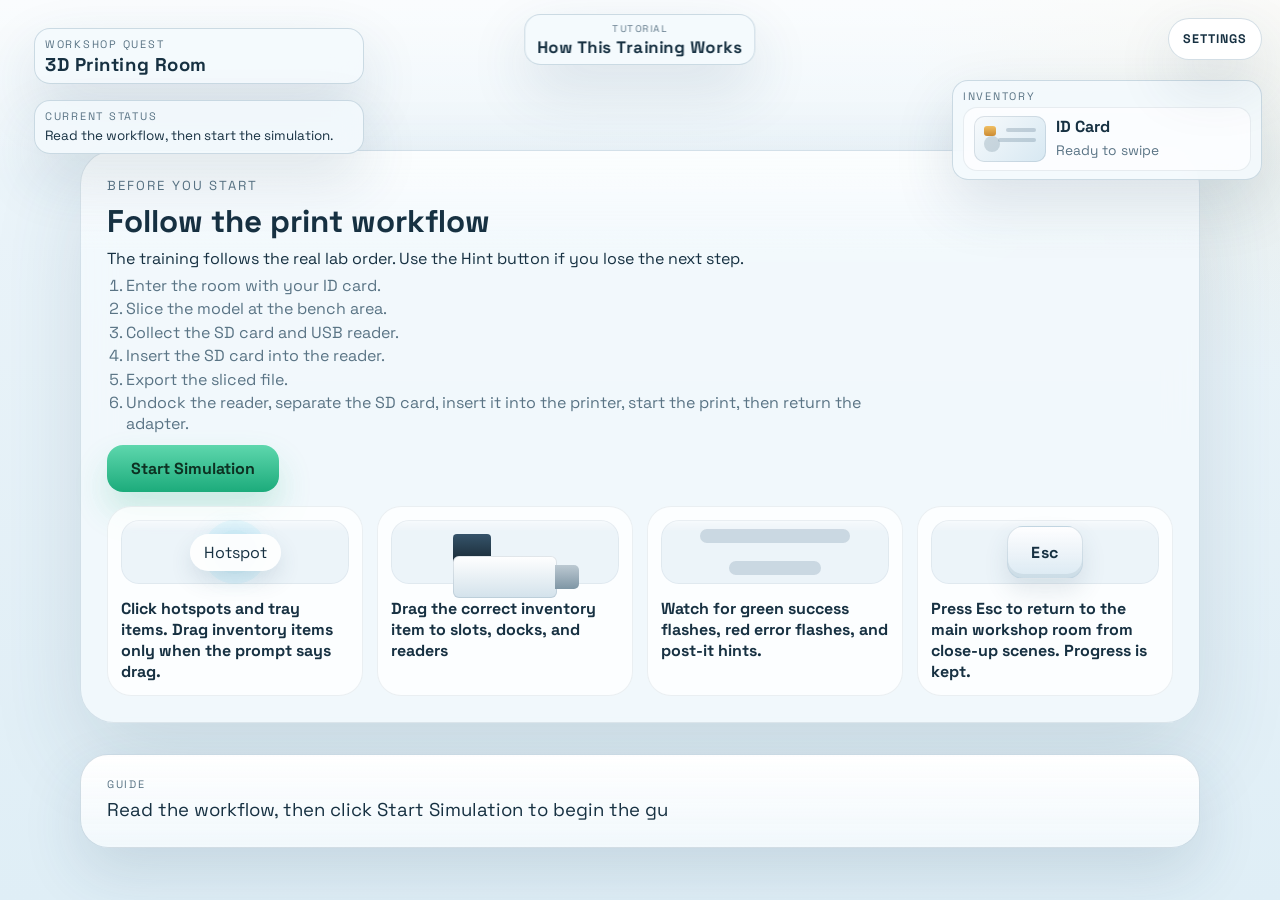
==== commit 4d692a66: "switch to microsoft clarity" ====
--- a/level1.html
+++ b/level1.html
@@ -1,6 +1,7 @@
 <!DOCTYPE html>
 <html lang="en">
 <head>
+<script type="text/javascript">(function(c,l,a,r,i,t,y){c[a]=c[a]||function(){(c[a].q=c[a].q||[]).push(arguments)};t=l.createElement(r);t.async=1;t.src="https://www.clarity.ms/tag/"+i;y=l.getElementsByTagName(r)[0];y.parentNode.insertBefore(t,y);})(window, document, "clarity", "script", "wxn1p4dcdk");</script>
   <meta charset="UTF-8">
   <meta name="viewport" content="width=device-width, initial-scale=1.0">
   <title>Level 1 Simulation | 3D Printing Workshop Training</title>
